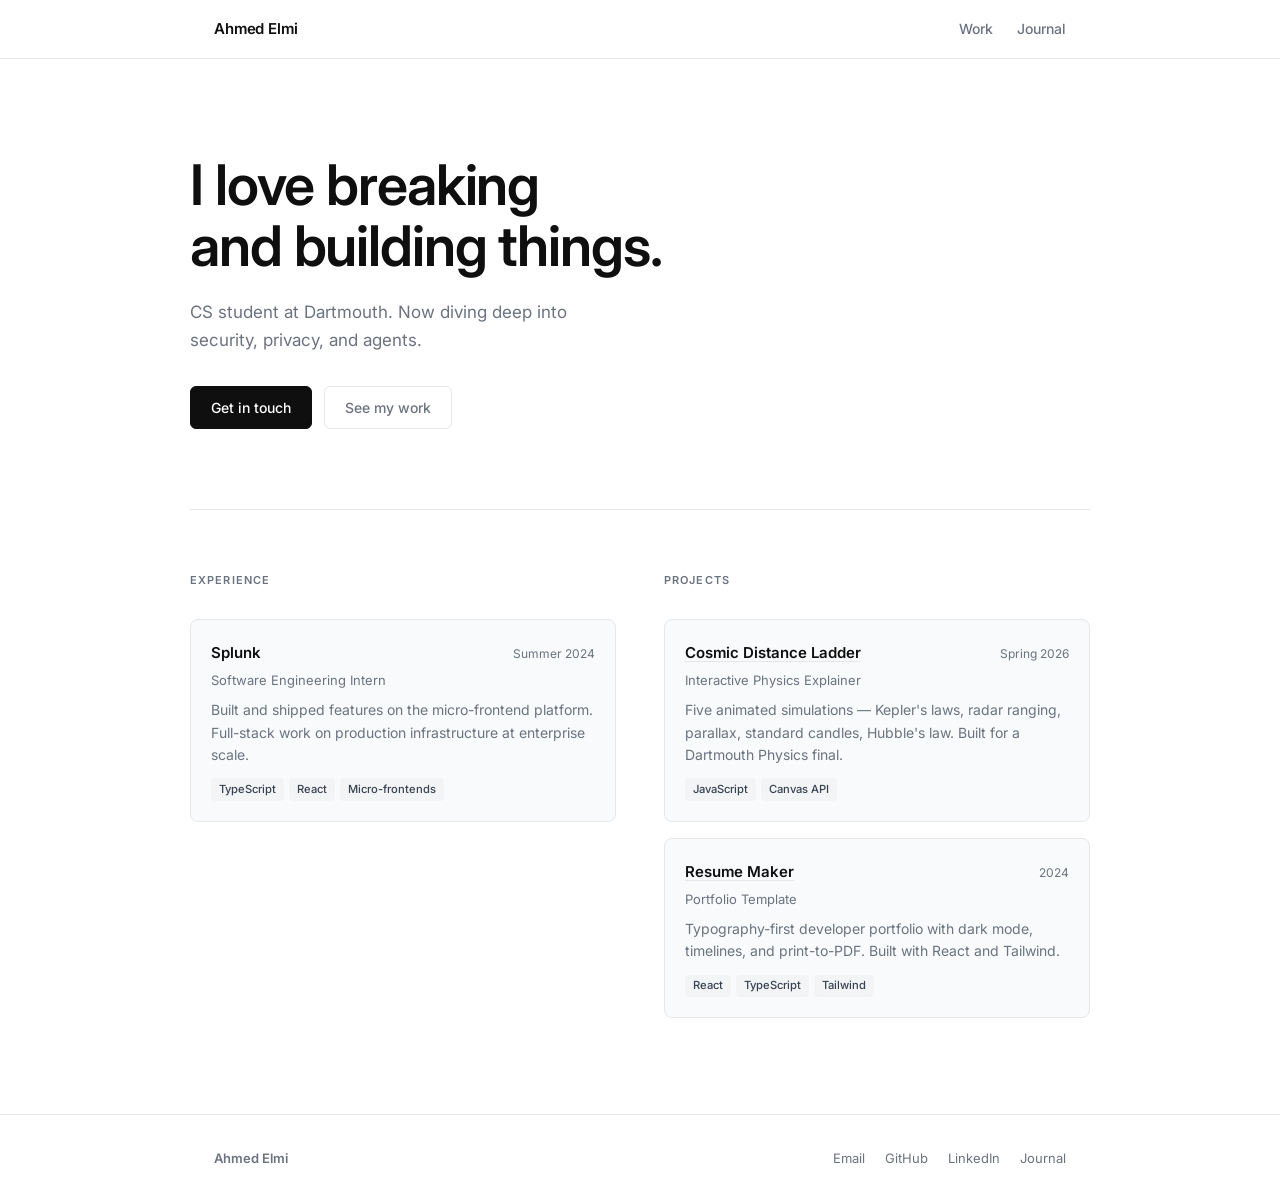
==== index.html @ 23194e3b "Launch portfolio site with password-protected journal - index.html: hero, experience + projects side" ====
<!doctype html>
<html lang="en">
<head>
  <meta charset="utf-8">
  <meta name="viewport" content="width=device-width, initial-scale=1">
  <title>Ahmed Elmi</title>
  <meta name="description" content="CS student at Dartmouth. Into security, privacy, and agents.">
  <link rel="preconnect" href="https://fonts.googleapis.com">
  <link rel="preconnect" href="https://fonts.gstatic.com" crossorigin>
  <link href="https://fonts.googleapis.com/css2?family=Inter:wght@400;500;600&display=swap" rel="stylesheet">
  <link rel="stylesheet" href="styles.css">
</head>
<body>

  <!-- ── Nav ───────────────────────────────────────────── -->
  <header class="site-header">
    <div class="container">
      <span class="site-name">Ahmed Elmi</span>
      <nav class="site-nav">
        <a href="#work">Work</a>
        <a href="journal.html">Journal</a>
      </nav>
    </div>
  </header>

  <main>

    <!-- ── Hero ──────────────────────────────────────────── -->
    <section class="hero container">
      <h1>I love breaking<br>and building things.</h1>
      <p class="hero-sub">
        CS student at Dartmouth. Now diving deep into
        security, privacy, and agents.
      </p>
      <div class="hero-links">
        <a href="mailto:ahmed.ibelmi@gmail.com" class="btn">Get in touch</a>
        <a href="#work" class="btn btn-ghost">See my work</a>
      </div>
    </section>

    <!-- ── Work ──────────────────────────────────────────── -->
    <section id="work" class="work container">
      <div class="work-cols">

        <!-- Experience -->
        <div class="work-col">
          <h2 class="col-heading">Experience</h2>

          <div class="entry">
            <div class="entry-meta">
              <span class="entry-title">Splunk</span>
              <span class="entry-date">Summer 2024</span>
            </div>
            <p class="entry-role">Software Engineering Intern</p>
            <p class="entry-desc">
              Built and shipped features on the micro-frontend platform.
              Full-stack work on production infrastructure at enterprise scale.
            </p>
            <div class="tags">
              <span class="tag">TypeScript</span>
              <span class="tag">React</span>
              <span class="tag">Micro-frontends</span>
            </div>
          </div>

        </div>

        <!-- Projects -->
        <div class="work-col">
          <h2 class="col-heading">Projects</h2>

          <div class="entry">
            <div class="entry-meta">
              <span class="entry-title">
                <a href="https://ahmedie.me/cosmic" target="_blank" rel="noopener">Cosmic Distance Ladder</a>
              </span>
              <span class="entry-date">Spring 2026</span>
            </div>
            <p class="entry-role">Interactive Physics Explainer</p>
            <p class="entry-desc">
              Five animated simulations — Kepler's laws, radar ranging, parallax,
              standard candles, Hubble's law. Built for a Dartmouth Physics final.
            </p>
            <div class="tags">
              <span class="tag">JavaScript</span>
              <span class="tag">Canvas API</span>
            </div>
          </div>

          <div class="entry">
            <div class="entry-meta">
              <span class="entry-title">
                <a href="https://github.com/Ahmed-ie/wow-factor-resume-maker" target="_blank" rel="noopener">Resume Maker</a>
              </span>
              <span class="entry-date">2024</span>
            </div>
            <p class="entry-role">Portfolio Template</p>
            <p class="entry-desc">
              Typography-first developer portfolio with dark mode, timelines,
              and print-to-PDF. Built with React and Tailwind.
            </p>
            <div class="tags">
              <span class="tag">React</span>
              <span class="tag">TypeScript</span>
              <span class="tag">Tailwind</span>
            </div>
          </div>

        </div>
      </div>
    </section>

  </main>

  <!-- ── Footer ────────────────────────────────────────── -->
  <footer class="site-footer">
    <div class="container footer-inner">
      <span class="footer-name">Ahmed Elmi</span>
      <div class="footer-links">
        <a href="mailto:ahmed.ibelmi@gmail.com">Email</a>
        <a href="https://github.com/Ahmed-ie" target="_blank" rel="noopener">GitHub</a>
        <a href="https://www.linkedin.com/in/ahmed-i-elmi/" target="_blank" rel="noopener">LinkedIn</a>
        <a href="journal.html">Journal</a>
      </div>
    </div>
  </footer>

</body>
</html>
---- styles.css ----
/* ── Tokens ──────────────────────────────────────────── */
:root {
  --bg:       #ffffff;
  --fg:       #0f0f0f;
  --muted:    #6b7280;
  --border:   #e5e7eb;
  --card:     #f9fafb;
  --tag-bg:   #f3f4f6;
  --tag-fg:   #374151;
  --max-w:    900px;
  --pad:      1.5rem;
}

/* ── Reset ───────────────────────────────────────────── */
*, *::before, *::after { box-sizing: border-box; }

body {
  margin: 0;
  background: var(--bg);
  color: var(--fg);
  font-family: 'Inter', system-ui, -apple-system, sans-serif;
  font-size: 1rem;
  line-height: 1.7;
  -webkit-font-smoothing: antialiased;
}

h1, h2, h3 { margin: 0; font-weight: 600; letter-spacing: -0.02em; line-height: 1.2; }
p  { margin: 0; }
a  { color: inherit; text-decoration: none; }
ul { margin: 0; padding: 0; list-style: none; }
button { cursor: pointer; font-family: inherit; }

/* ── Layout ──────────────────────────────────────────── */
.container {
  max-width: var(--max-w);
  margin: 0 auto;
  padding: 0 var(--pad);
}

/* ── Header ──────────────────────────────────────────── */
.site-header {
  position: sticky;
  top: 0;
  z-index: 10;
  border-bottom: 1px solid var(--border);
  background: rgba(255,255,255,0.9);
  backdrop-filter: blur(8px);
  -webkit-backdrop-filter: blur(8px);
}

.site-header .container {
  display: flex;
  align-items: center;
  justify-content: space-between;
  padding-top: 1rem;
  padding-bottom: 1rem;
}

.site-name {
  font-size: 0.9375rem;
  font-weight: 600;
  letter-spacing: -0.01em;
}

.site-nav {
  display: flex;
  gap: 1.5rem;
}

.site-nav a {
  font-size: 0.875rem;
  font-weight: 500;
  color: var(--muted);
  transition: color 0.15s;
}

.site-nav a:hover { color: var(--fg); }

/* ── Hero ────────────────────────────────────────────── */
.hero {
  padding: 6rem 0 5rem;
}

.hero h1 {
  font-size: clamp(2.25rem, 6vw, 3.5rem);
  line-height: 1.1;
  margin-bottom: 1.25rem;
}

.hero-sub {
  font-size: 1.0625rem;
  color: var(--muted);
  max-width: 38ch;
  margin-bottom: 2rem;
  line-height: 1.65;
}

.hero-links {
  display: flex;
  flex-wrap: wrap;
  gap: 0.75rem;
}

/* ── Buttons ─────────────────────────────────────────── */
.btn {
  display: inline-flex;
  align-items: center;
  padding: 0.55rem 1.25rem;
  border-radius: 6px;
  font-size: 0.875rem;
  font-weight: 500;
  background: var(--fg);
  color: var(--bg);
  border: 1px solid var(--fg);
  transition: opacity 0.15s;
  text-decoration: none;
}

.btn:hover { opacity: 0.8; }

.btn-ghost {
  background: transparent;
  color: var(--muted);
  border-color: var(--border);
}

.btn-ghost:hover { color: var(--fg); border-color: var(--fg); opacity: 1; }

.btn-sm {
  padding: 0.35rem 0.85rem;
  font-size: 0.8125rem;
}

/* ── Work section ────────────────────────────────────── */
.work {
  padding: 4rem 0 6rem;
  border-top: 1px solid var(--border);
}

.work-cols {
  display: grid;
  grid-template-columns: 1fr 1fr;
  gap: 3rem;
}

.col-heading {
  font-size: 0.6875rem;
  font-weight: 600;
  letter-spacing: 0.1em;
  text-transform: uppercase;
  color: var(--muted);
  margin-bottom: 2rem;
}

/* ── Entry card ──────────────────────────────────────── */
.entry {
  padding: 1.25rem;
  border: 1px solid var(--border);
  border-radius: 8px;
  background: var(--card);
  margin-bottom: 1rem;
}

.entry:last-child { margin-bottom: 0; }

.entry-meta {
  display: flex;
  align-items: baseline;
  justify-content: space-between;
  gap: 0.5rem;
  margin-bottom: 0.2rem;
}

.entry-title {
  font-size: 0.9375rem;
  font-weight: 600;
}

.entry-title a {
  text-decoration: underline;
  text-decoration-color: var(--border);
  text-underline-offset: 3px;
  transition: text-decoration-color 0.15s;
}

.entry-title a:hover { text-decoration-color: var(--fg); }

.entry-date {
  font-size: 0.75rem;
  color: var(--muted);
  white-space: nowrap;
}

.entry-role {
  font-size: 0.8125rem;
  color: var(--muted);
  margin-bottom: 0.5rem;
}

.entry-desc {
  font-size: 0.875rem;
  color: var(--muted);
  line-height: 1.6;
  margin-bottom: 0.75rem;
}

/* ── Tags ────────────────────────────────────────────── */
.tags {
  display: flex;
  flex-wrap: wrap;
  gap: 0.3rem;
}

.tag {
  display: inline-block;
  padding: 0.15rem 0.5rem;
  border-radius: 4px;
  background: var(--tag-bg);
  color: var(--tag-fg);
  font-size: 0.7rem;
  font-weight: 500;
  line-height: 1.6;
}

/* ── Footer ──────────────────────────────────────────── */
.site-footer {
  border-top: 1px solid var(--border);
  padding: 2rem 0;
}

.footer-inner {
  display: flex;
  align-items: center;
  justify-content: space-between;
  flex-wrap: wrap;
  gap: 1rem;
}

.footer-name {
  font-size: 0.8125rem;
  font-weight: 600;
  color: var(--muted);
}

.footer-links {
  display: flex;
  flex-wrap: wrap;
  gap: 1.25rem;
}

.footer-links a {
  font-size: 0.8125rem;
  color: var(--muted);
  transition: color 0.15s;
}

.footer-links a:hover { color: var(--fg); }

/* ── Journal gate ────────────────────────────────────── */
.gate-wrap {
  display: flex;
  align-items: center;
  justify-content: center;
  min-height: calc(100vh - 61px - 73px);
  padding: 2rem var(--pad);
}

.gate-box {
  width: 100%;
  max-width: 320px;
  text-align: center;
}

.gate-label {
  font-size: 0.8125rem;
  font-weight: 600;
  letter-spacing: 0.08em;
  text-transform: uppercase;
  color: var(--muted);
  margin-bottom: 1.25rem;
}

.gate-input {
  display: block;
  width: 100%;
  padding: 0.65rem 0.9rem;
  border: 1px solid var(--border);
  border-radius: 6px;
  font-size: 0.9375rem;
  font-family: inherit;
  color: var(--fg);
  background: var(--bg);
  outline: none;
  transition: border-color 0.15s;
  text-align: center;
  letter-spacing: 0.1em;
}

.gate-input:focus { border-color: var(--fg); }

.gate-error {
  font-size: 0.8125rem;
  color: #ef4444;
  margin-top: 0.6rem;
}

/* ── Journal main ────────────────────────────────────── */
.journal-main { padding-bottom: 5rem; }

.journal-header {
  display: flex;
  align-items: baseline;
  justify-content: space-between;
  padding-top: 3rem;
  padding-bottom: 2rem;
  border-bottom: 1px solid var(--border);
}

.journal-header h1 { font-size: 1.75rem; }

/* ── Compose ─────────────────────────────────────────── */
.journal-compose {
  padding-top: 2rem;
  padding-bottom: 2rem;
  border-bottom: 1px solid var(--border);
}

.compose-meta {
  display: flex;
  align-items: center;
  gap: 1rem;
  margin-bottom: 0.75rem;
}

.compose-date {
  font-size: 0.8125rem;
  font-weight: 600;
  color: var(--fg);
}

.compose-hint {
  font-size: 0.8125rem;
  color: var(--muted);
}

.compose-area {
  display: block;
  width: 100%;
  padding: 0.75rem 0.9rem;
  border: 1px solid var(--border);
  border-radius: 6px;
  font-size: 0.9375rem;
  font-family: inherit;
  color: var(--fg);
  background: var(--bg);
  resize: vertical;
  outline: none;
  line-height: 1.7;
  transition: border-color 0.15s;
  margin-bottom: 0.75rem;
}

.compose-area:focus { border-color: var(--fg); }

.compose-actions {
  display: flex;
  align-items: center;
  gap: 1rem;
}

.save-msg {
  font-size: 0.8125rem;
  color: var(--muted);
}

/* ── Journal entries list ────────────────────────────── */
.entries-list {
  padding-top: 2.5rem;
  display: flex;
  flex-direction: column;
  gap: 1.5rem;
}

.journal-entry {
  border-bottom: 1px solid var(--border);
  padding-bottom: 1.5rem;
}

.journal-entry:last-child { border-bottom: none; }

.journal-entry-date {
  font-size: 0.75rem;
  font-weight: 600;
  letter-spacing: 0.06em;
  text-transform: uppercase;
  color: var(--muted);
  margin-bottom: 0.5rem;
}

.journal-entry-body {
  font-size: 0.9375rem;
  line-height: 1.75;
  color: var(--fg);
  white-space: pre-wrap;
}

.entry-actions {
  display: flex;
  gap: 0.75rem;
  margin-top: 0.6rem;
}

.entry-action-btn {
  font-size: 0.75rem;
  color: var(--muted);
  background: none;
  border: none;
  padding: 0;
  transition: color 0.15s;
}

.entry-action-btn:hover { color: var(--fg); }
.entry-action-btn.delete:hover { color: #ef4444; }

/* ── Responsive ──────────────────────────────────────── */
@media (max-width: 640px) {
  .work-cols {
    grid-template-columns: 1fr;
    gap: 2.5rem;
  }

  .hero { padding: 4rem 0 3.5rem; }

  .footer-inner { flex-direction: column; align-items: flex-start; }
}
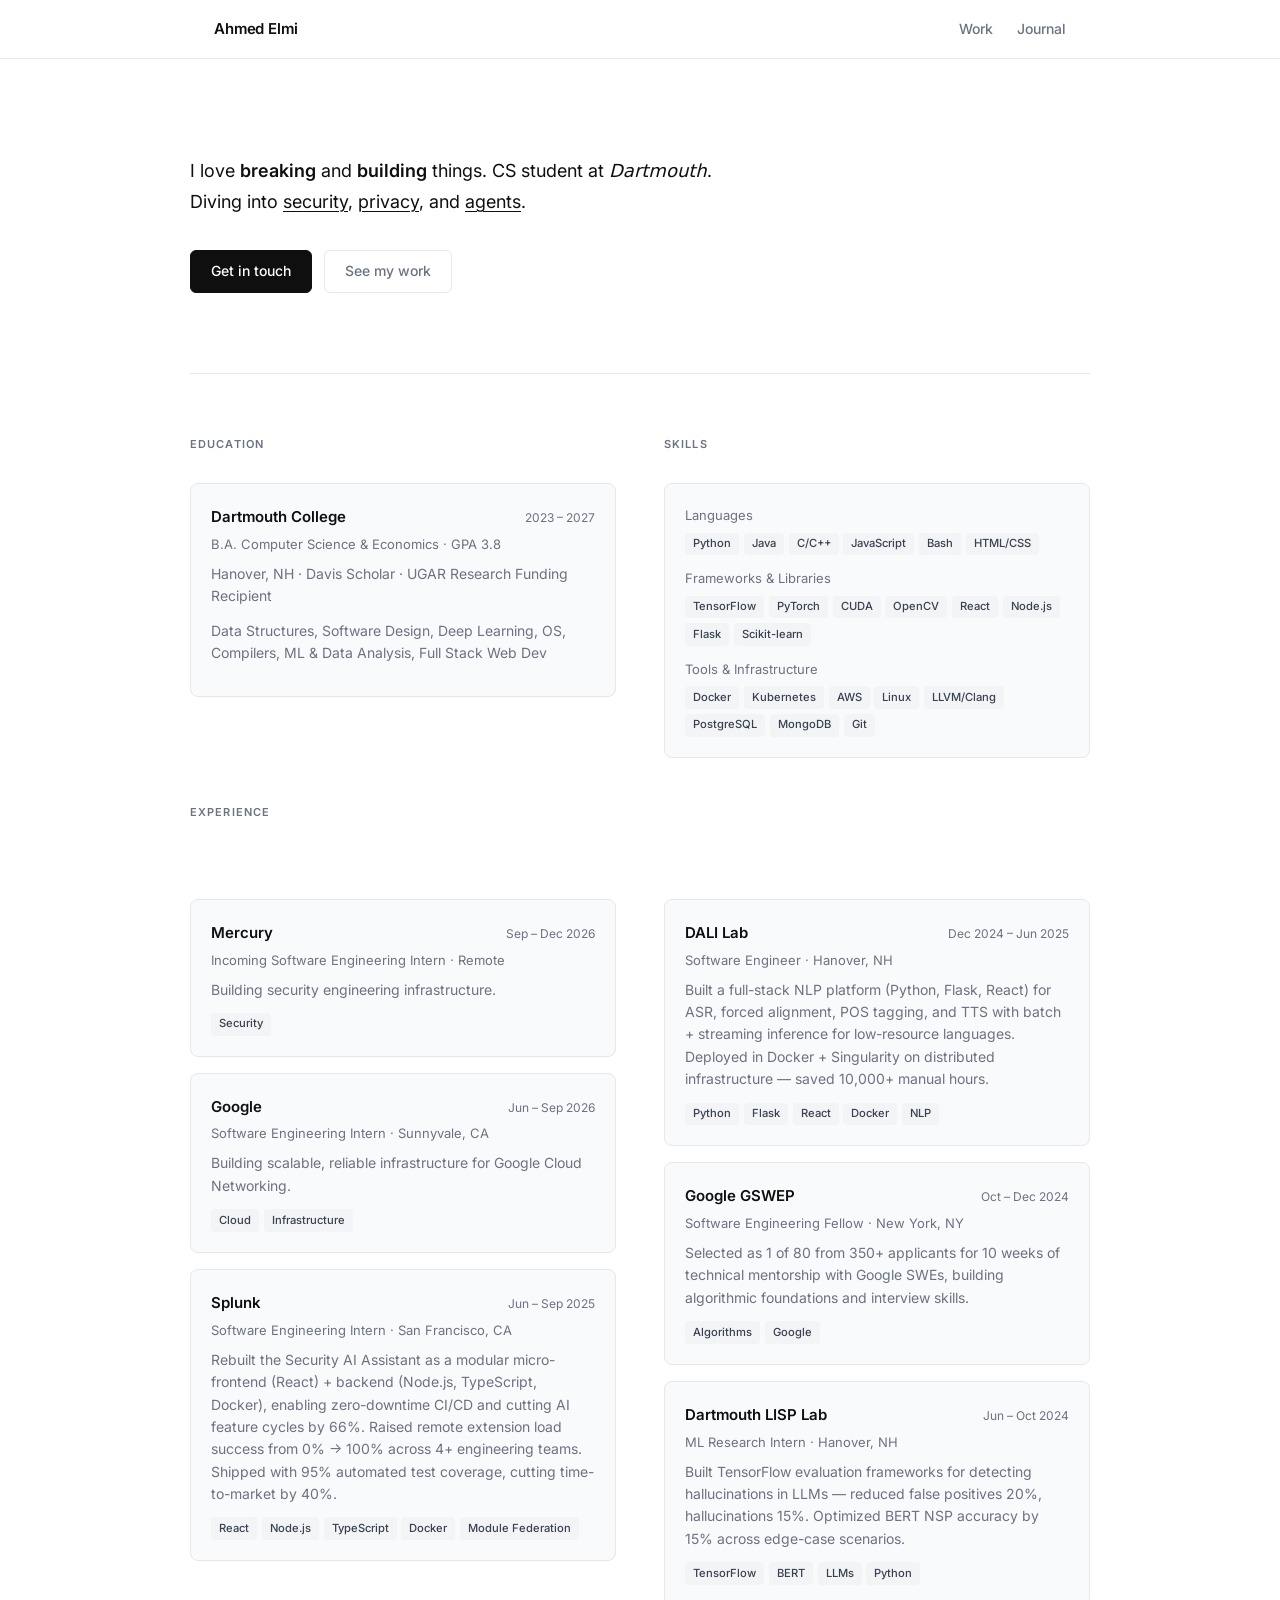
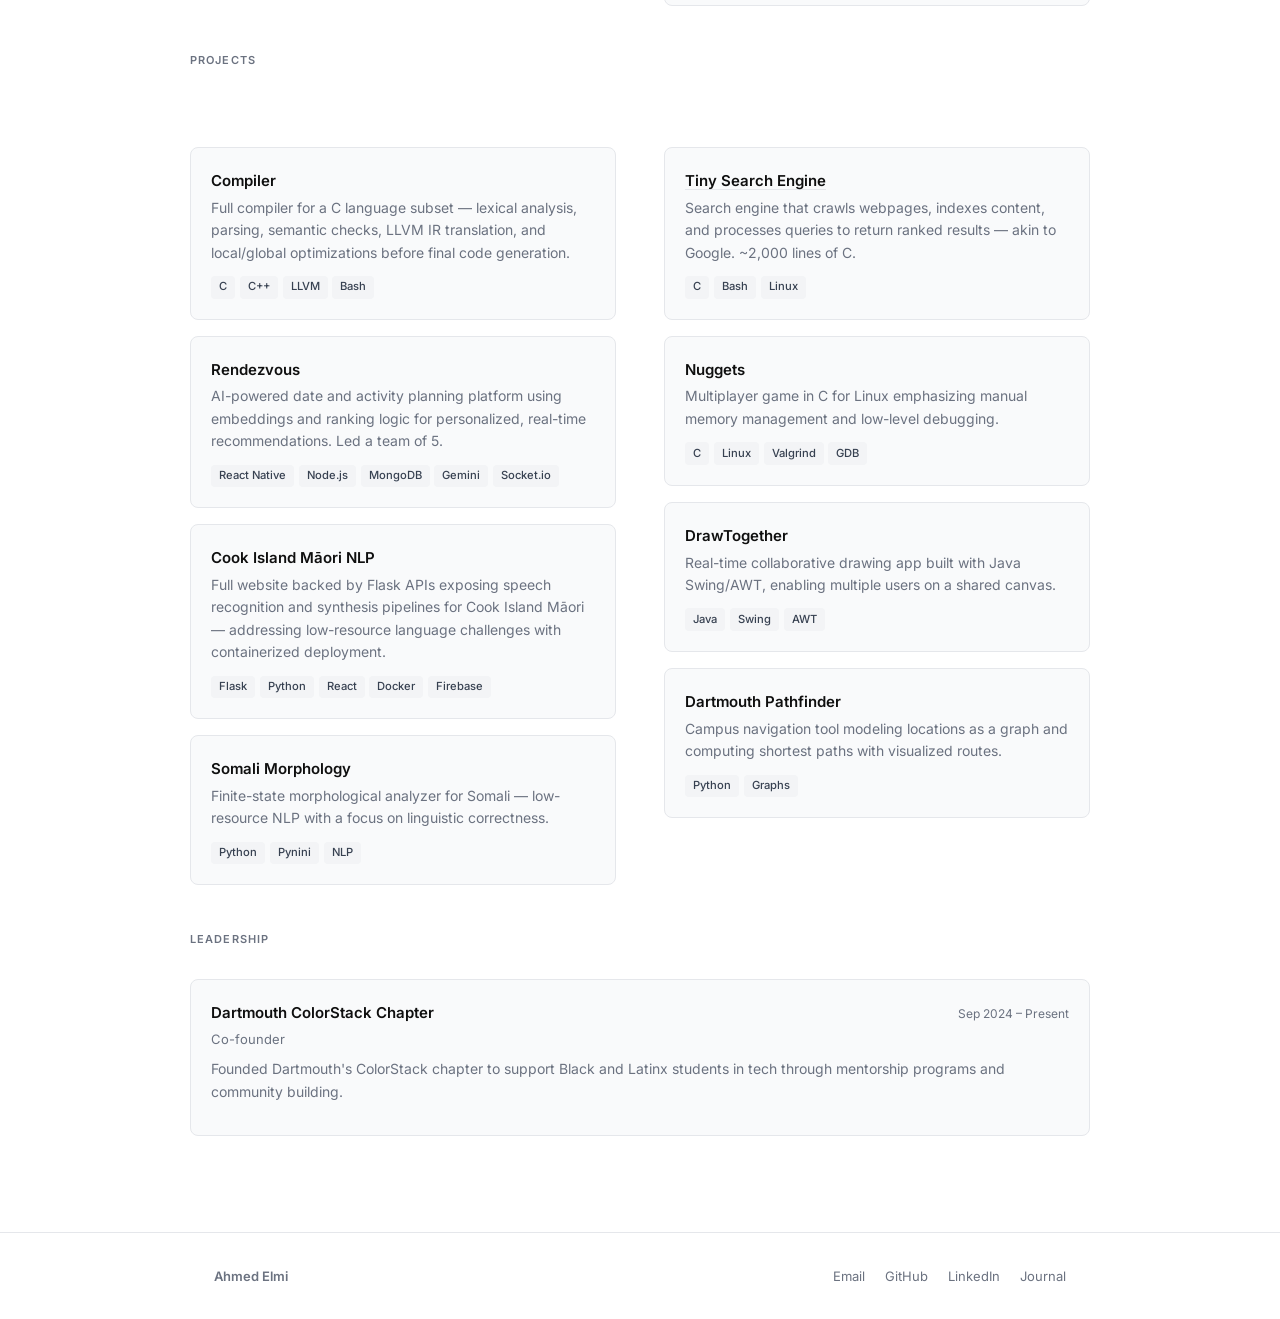
==== commit dce50daf: "Fix hero text, update full experience and project data - Replace oversized h1 hero with uniform-size" ====
--- a/index.html
+++ b/index.html
@@ -27,10 +27,12 @@
 
     <!-- ── Hero ──────────────────────────────────────────── -->
     <section class="hero container">
-      <h1>I love breaking<br>and building things.</h1>
-      <p class="hero-sub">
-        CS student at Dartmouth. Now diving deep into
-        security, privacy, and agents.
+      <p class="hero-line">
+        I love <span class="hero-accent">breaking</span> and <span class="hero-accent">building</span> things.
+        CS student at <em>Dartmouth</em>. Diving into
+        <span class="hero-underline">security</span>,
+        <span class="hero-underline">privacy</span>, and
+        <span class="hero-underline">agents</span>.
       </p>
       <div class="hero-links">
         <a href="mailto:ahmed.ibelmi@gmail.com" class="btn">Get in touch</a>
@@ -40,74 +42,289 @@
 
     <!-- ── Work ──────────────────────────────────────────── -->
     <section id="work" class="work container">
+
+      <!-- Row 1: Education + Skills -->
       <div class="work-cols">
 
-        <!-- Experience -->
-        <div class="work-col">
+        <div class="work-col">
+          <h2 class="col-heading">Education</h2>
+
+          <div class="entry">
+            <div class="entry-meta">
+              <span class="entry-title">Dartmouth College</span>
+              <span class="entry-date">2023 – 2027</span>
+            </div>
+            <p class="entry-role">B.A. Computer Science &amp; Economics · GPA 3.8</p>
+            <p class="entry-desc">Hanover, NH · Davis Scholar · UGAR Research Funding Recipient</p>
+            <p class="entry-desc" style="margin-top:0.4rem;">
+              Data Structures, Software Design, Deep Learning, OS, Compilers, ML &amp; Data Analysis, Full Stack Web Dev
+            </p>
+          </div>
+        </div>
+
+        <div class="work-col">
+          <h2 class="col-heading">Skills</h2>
+
+          <div class="entry">
+            <p class="entry-role" style="margin-bottom:0.4rem;">Languages</p>
+            <div class="tags" style="margin-bottom:0.75rem;">
+              <span class="tag">Python</span><span class="tag">Java</span>
+              <span class="tag">C/C++</span><span class="tag">JavaScript</span>
+              <span class="tag">Bash</span><span class="tag">HTML/CSS</span>
+            </div>
+            <p class="entry-role" style="margin-bottom:0.4rem;">Frameworks &amp; Libraries</p>
+            <div class="tags" style="margin-bottom:0.75rem;">
+              <span class="tag">TensorFlow</span><span class="tag">PyTorch</span>
+              <span class="tag">CUDA</span><span class="tag">OpenCV</span>
+              <span class="tag">React</span><span class="tag">Node.js</span>
+              <span class="tag">Flask</span><span class="tag">Scikit-learn</span>
+            </div>
+            <p class="entry-role" style="margin-bottom:0.4rem;">Tools &amp; Infrastructure</p>
+            <div class="tags">
+              <span class="tag">Docker</span><span class="tag">Kubernetes</span>
+              <span class="tag">AWS</span><span class="tag">Linux</span>
+              <span class="tag">LLVM/Clang</span><span class="tag">PostgreSQL</span>
+              <span class="tag">MongoDB</span><span class="tag">Git</span>
+            </div>
+          </div>
+        </div>
+
+      </div>
+
+      <!-- Row 2: Experience -->
+      <div class="work-cols" style="margin-top:3rem;">
+
+        <div class="work-col" style="grid-column: 1 / -1;">
           <h2 class="col-heading">Experience</h2>
+        </div>
+
+        <div class="work-col">
+
+          <div class="entry">
+            <div class="entry-meta">
+              <span class="entry-title">Mercury</span>
+              <span class="entry-date">Sep – Dec 2026</span>
+            </div>
+            <p class="entry-role">Incoming Software Engineering Intern · Remote</p>
+            <p class="entry-desc">Building security engineering infrastructure.</p>
+            <div class="tags"><span class="tag">Security</span></div>
+          </div>
+
+          <div class="entry">
+            <div class="entry-meta">
+              <span class="entry-title">Google</span>
+              <span class="entry-date">Jun – Sep 2026</span>
+            </div>
+            <p class="entry-role">Software Engineering Intern · Sunnyvale, CA</p>
+            <p class="entry-desc">Building scalable, reliable infrastructure for Google Cloud Networking.</p>
+            <div class="tags"><span class="tag">Cloud</span><span class="tag">Infrastructure</span></div>
+          </div>
 
           <div class="entry">
             <div class="entry-meta">
               <span class="entry-title">Splunk</span>
-              <span class="entry-date">Summer 2024</span>
-            </div>
-            <p class="entry-role">Software Engineering Intern</p>
-            <p class="entry-desc">
-              Built and shipped features on the micro-frontend platform.
-              Full-stack work on production infrastructure at enterprise scale.
-            </p>
-            <div class="tags">
-              <span class="tag">TypeScript</span>
-              <span class="tag">React</span>
-              <span class="tag">Micro-frontends</span>
-            </div>
-          </div>
-
-        </div>
-
-        <!-- Projects -->
-        <div class="work-col">
+              <span class="entry-date">Jun – Sep 2025</span>
+            </div>
+            <p class="entry-role">Software Engineering Intern · San Francisco, CA</p>
+            <p class="entry-desc">
+              Rebuilt the Security AI Assistant as a modular micro-frontend (React) + backend (Node.js, TypeScript, Docker),
+              enabling zero-downtime CI/CD and cutting AI feature cycles by 66%.
+              Raised remote extension load success from 0% → 100% across 4+ engineering teams.
+              Shipped with 95% automated test coverage, cutting time-to-market by 40%.
+            </p>
+            <div class="tags">
+              <span class="tag">React</span><span class="tag">Node.js</span>
+              <span class="tag">TypeScript</span><span class="tag">Docker</span>
+              <span class="tag">Module Federation</span>
+            </div>
+          </div>
+
+        </div>
+
+        <div class="work-col">
+
+          <div class="entry">
+            <div class="entry-meta">
+              <span class="entry-title">DALI Lab</span>
+              <span class="entry-date">Dec 2024 – Jun 2025</span>
+            </div>
+            <p class="entry-role">Software Engineer · Hanover, NH</p>
+            <p class="entry-desc">
+              Built a full-stack NLP platform (Python, Flask, React) for ASR, forced alignment, POS tagging, and TTS
+              with batch + streaming inference for low-resource languages.
+              Deployed in Docker + Singularity on distributed infrastructure — saved 10,000+ manual hours.
+            </p>
+            <div class="tags">
+              <span class="tag">Python</span><span class="tag">Flask</span>
+              <span class="tag">React</span><span class="tag">Docker</span><span class="tag">NLP</span>
+            </div>
+          </div>
+
+          <div class="entry">
+            <div class="entry-meta">
+              <span class="entry-title">Google GSWEP</span>
+              <span class="entry-date">Oct – Dec 2024</span>
+            </div>
+            <p class="entry-role">Software Engineering Fellow · New York, NY</p>
+            <p class="entry-desc">
+              Selected as 1 of 80 from 350+ applicants for 10 weeks of technical mentorship with Google SWEs,
+              building algorithmic foundations and interview skills.
+            </p>
+            <div class="tags"><span class="tag">Algorithms</span><span class="tag">Google</span></div>
+          </div>
+
+          <div class="entry">
+            <div class="entry-meta">
+              <span class="entry-title">Dartmouth LISP Lab</span>
+              <span class="entry-date">Jun – Oct 2024</span>
+            </div>
+            <p class="entry-role">ML Research Intern · Hanover, NH</p>
+            <p class="entry-desc">
+              Built TensorFlow evaluation frameworks for detecting hallucinations in LLMs — reduced false positives 20%,
+              hallucinations 15%. Optimized BERT NSP accuracy by 15% across edge-case scenarios.
+            </p>
+            <div class="tags">
+              <span class="tag">TensorFlow</span><span class="tag">BERT</span>
+              <span class="tag">LLMs</span><span class="tag">Python</span>
+            </div>
+          </div>
+
+        </div>
+      </div>
+
+      <!-- Row 3: Projects -->
+      <div class="work-cols" style="margin-top:3rem;">
+
+        <div class="work-col" style="grid-column: 1 / -1;">
           <h2 class="col-heading">Projects</h2>
+        </div>
+
+        <div class="work-col">
+
+          <div class="entry">
+            <div class="entry-meta">
+              <span class="entry-title">Compiler</span>
+            </div>
+            <p class="entry-desc">
+              Full compiler for a C language subset — lexical analysis, parsing, semantic checks, LLVM IR translation, and local/global optimizations before final code generation.
+            </p>
+            <div class="tags">
+              <span class="tag">C</span><span class="tag">C++</span><span class="tag">LLVM</span><span class="tag">Bash</span>
+            </div>
+          </div>
+
+          <div class="entry">
+            <div class="entry-meta">
+              <span class="entry-title">Rendezvous</span>
+            </div>
+            <p class="entry-desc">
+              AI-powered date and activity planning platform using embeddings and ranking logic for personalized, real-time recommendations. Led a team of 5.
+            </p>
+            <div class="tags">
+              <span class="tag">React Native</span><span class="tag">Node.js</span>
+              <span class="tag">MongoDB</span><span class="tag">Gemini</span><span class="tag">Socket.io</span>
+            </div>
+          </div>
+
+          <div class="entry">
+            <div class="entry-meta">
+              <span class="entry-title">Cook Island Māori NLP</span>
+            </div>
+            <p class="entry-desc">
+              Full website backed by Flask APIs exposing speech recognition and synthesis pipelines for Cook Island Māori — addressing low-resource language challenges with containerized deployment.
+            </p>
+            <div class="tags">
+              <span class="tag">Flask</span><span class="tag">Python</span>
+              <span class="tag">React</span><span class="tag">Docker</span><span class="tag">Firebase</span>
+            </div>
+          </div>
+
+          <div class="entry">
+            <div class="entry-meta">
+              <span class="entry-title">Somali Morphology</span>
+            </div>
+            <p class="entry-desc">
+              Finite-state morphological analyzer for Somali — low-resource NLP with a focus on linguistic correctness.
+            </p>
+            <div class="tags">
+              <span class="tag">Python</span><span class="tag">Pynini</span><span class="tag">NLP</span>
+            </div>
+          </div>
+
+        </div>
+
+        <div class="work-col">
 
           <div class="entry">
             <div class="entry-meta">
               <span class="entry-title">
-                <a href="https://ahmedie.me/cosmic" target="_blank" rel="noopener">Cosmic Distance Ladder</a>
+                <a href="https://github.com/Ahmed-ie/Tiny-Search-Engine" target="_blank" rel="noopener">Tiny Search Engine</a>
               </span>
-              <span class="entry-date">Spring 2026</span>
-            </div>
-            <p class="entry-role">Interactive Physics Explainer</p>
-            <p class="entry-desc">
-              Five animated simulations — Kepler's laws, radar ranging, parallax,
-              standard candles, Hubble's law. Built for a Dartmouth Physics final.
-            </p>
-            <div class="tags">
-              <span class="tag">JavaScript</span>
-              <span class="tag">Canvas API</span>
-            </div>
-          </div>
-
-          <div class="entry">
-            <div class="entry-meta">
-              <span class="entry-title">
-                <a href="https://github.com/Ahmed-ie/wow-factor-resume-maker" target="_blank" rel="noopener">Resume Maker</a>
-              </span>
-              <span class="entry-date">2024</span>
-            </div>
-            <p class="entry-role">Portfolio Template</p>
-            <p class="entry-desc">
-              Typography-first developer portfolio with dark mode, timelines,
-              and print-to-PDF. Built with React and Tailwind.
-            </p>
-            <div class="tags">
-              <span class="tag">React</span>
-              <span class="tag">TypeScript</span>
-              <span class="tag">Tailwind</span>
-            </div>
-          </div>
-
-        </div>
-      </div>
+            </div>
+            <p class="entry-desc">
+              Search engine that crawls webpages, indexes content, and processes queries to return ranked results — akin to Google. ~2,000 lines of C.
+            </p>
+            <div class="tags">
+              <span class="tag">C</span><span class="tag">Bash</span><span class="tag">Linux</span>
+            </div>
+          </div>
+
+          <div class="entry">
+            <div class="entry-meta">
+              <span class="entry-title">Nuggets</span>
+            </div>
+            <p class="entry-desc">
+              Multiplayer game in C for Linux emphasizing manual memory management and low-level debugging.
+            </p>
+            <div class="tags">
+              <span class="tag">C</span><span class="tag">Linux</span><span class="tag">Valgrind</span><span class="tag">GDB</span>
+            </div>
+          </div>
+
+          <div class="entry">
+            <div class="entry-meta">
+              <span class="entry-title">DrawTogether</span>
+            </div>
+            <p class="entry-desc">
+              Real-time collaborative drawing app built with Java Swing/AWT, enabling multiple users on a shared canvas.
+            </p>
+            <div class="tags">
+              <span class="tag">Java</span><span class="tag">Swing</span><span class="tag">AWT</span>
+            </div>
+          </div>
+
+          <div class="entry">
+            <div class="entry-meta">
+              <span class="entry-title">Dartmouth Pathfinder</span>
+            </div>
+            <p class="entry-desc">
+              Campus navigation tool modeling locations as a graph and computing shortest paths with visualized routes.
+            </p>
+            <div class="tags">
+              <span class="tag">Python</span><span class="tag">Graphs</span>
+            </div>
+          </div>
+
+        </div>
+      </div>
+
+      <!-- Leadership -->
+      <div class="work-cols" style="margin-top:3rem;">
+        <div class="work-col" style="grid-column: 1 / -1;">
+          <h2 class="col-heading">Leadership</h2>
+          <div class="entry">
+            <div class="entry-meta">
+              <span class="entry-title">Dartmouth ColorStack Chapter</span>
+              <span class="entry-date">Sep 2024 – Present</span>
+            </div>
+            <p class="entry-role">Co-founder</p>
+            <p class="entry-desc">
+              Founded Dartmouth's ColorStack chapter to support Black and Latinx students in tech through mentorship programs and community building.
+            </p>
+          </div>
+        </div>
+      </div>
+
     </section>
 
   </main>
--- a/styles.css
+++ b/styles.css
@@ -81,18 +81,31 @@
   padding: 6rem 0 5rem;
 }
 
-.hero h1 {
-  font-size: clamp(2.25rem, 6vw, 3.5rem);
-  line-height: 1.1;
-  margin-bottom: 1.25rem;
-}
-
-.hero-sub {
-  font-size: 1.0625rem;
-  color: var(--muted);
-  max-width: 38ch;
+.hero-line {
+  font-size: 1.125rem;
+  line-height: 1.75;
+  max-width: 52ch;
   margin-bottom: 2rem;
-  line-height: 1.65;
+  color: var(--fg);
+  font-weight: 400;
+}
+
+/* "breaking" and "building" — bold, no size change */
+.hero-accent {
+  font-weight: 600;
+}
+
+/* "security", "privacy", "agents" — underlined */
+.hero-underline {
+  text-decoration: underline;
+  text-underline-offset: 3px;
+  text-decoration-thickness: 1px;
+}
+
+/* "Dartmouth" — italic */
+.hero-line em {
+  font-style: italic;
+  font-weight: 500;
 }
 
 .hero-links {
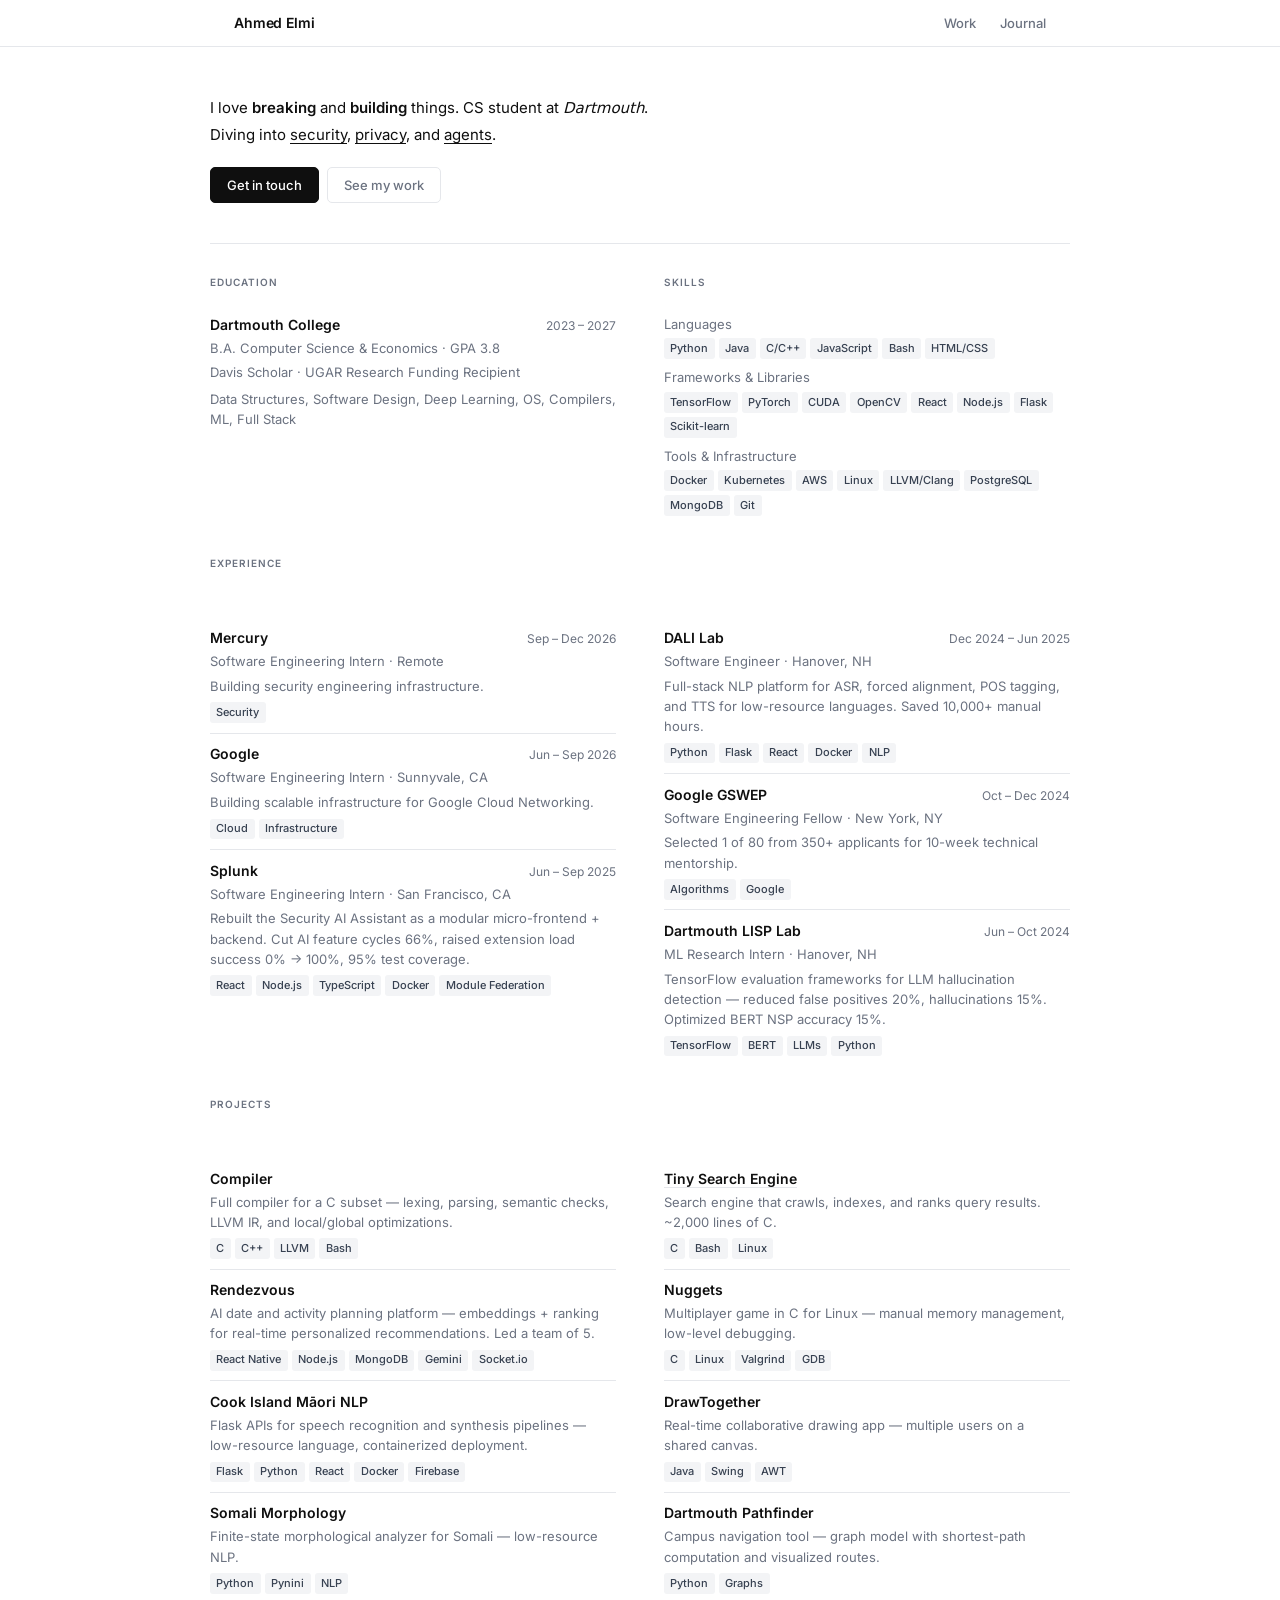
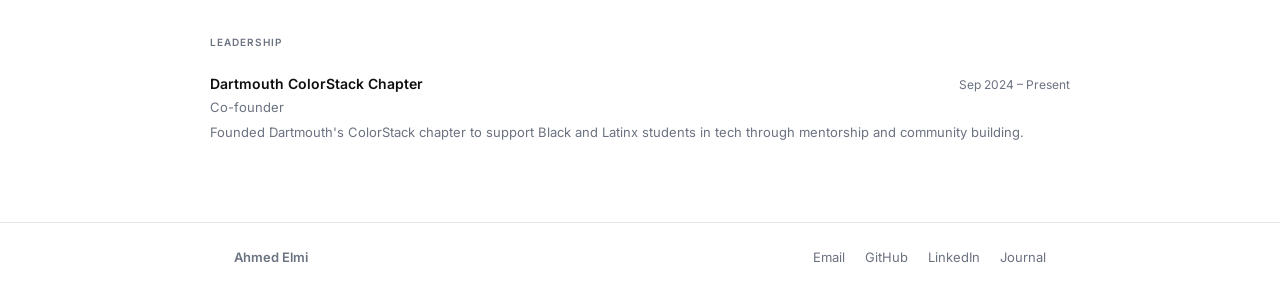
==== commit b8c96687: "Compact layout: flat entry rows, tighter spacing, no cards - Remove card borders/backgrounds from en" ====
--- a/index.html
+++ b/index.html
@@ -12,7 +12,6 @@
 </head>
 <body>
 
-  <!-- ── Nav ───────────────────────────────────────────── -->
   <header class="site-header">
     <div class="container">
       <span class="site-name">Ahmed Elmi</span>
@@ -25,7 +24,6 @@
 
   <main>
 
-    <!-- ── Hero ──────────────────────────────────────────── -->
     <section class="hero container">
       <p class="hero-line">
         I love <span class="hero-accent">breaking</span> and <span class="hero-accent">building</span> things.
@@ -40,46 +38,41 @@
       </div>
     </section>
 
-    <!-- ── Work ──────────────────────────────────────────── -->
     <section id="work" class="work container">
 
-      <!-- Row 1: Education + Skills -->
+      <!-- Education + Skills -->
       <div class="work-cols">
 
         <div class="work-col">
           <h2 class="col-heading">Education</h2>
-
           <div class="entry">
             <div class="entry-meta">
               <span class="entry-title">Dartmouth College</span>
               <span class="entry-date">2023 – 2027</span>
             </div>
             <p class="entry-role">B.A. Computer Science &amp; Economics · GPA 3.8</p>
-            <p class="entry-desc">Hanover, NH · Davis Scholar · UGAR Research Funding Recipient</p>
-            <p class="entry-desc" style="margin-top:0.4rem;">
-              Data Structures, Software Design, Deep Learning, OS, Compilers, ML &amp; Data Analysis, Full Stack Web Dev
-            </p>
+            <p class="entry-desc">Davis Scholar · UGAR Research Funding Recipient</p>
+            <p class="entry-desc">Data Structures, Software Design, Deep Learning, OS, Compilers, ML, Full Stack</p>
           </div>
         </div>
 
         <div class="work-col">
           <h2 class="col-heading">Skills</h2>
-
-          <div class="entry">
-            <p class="entry-role" style="margin-bottom:0.4rem;">Languages</p>
-            <div class="tags" style="margin-bottom:0.75rem;">
+          <div class="entry">
+            <p class="entry-role">Languages</p>
+            <div class="tags" style="margin-bottom:0.5rem;">
               <span class="tag">Python</span><span class="tag">Java</span>
               <span class="tag">C/C++</span><span class="tag">JavaScript</span>
               <span class="tag">Bash</span><span class="tag">HTML/CSS</span>
             </div>
-            <p class="entry-role" style="margin-bottom:0.4rem;">Frameworks &amp; Libraries</p>
-            <div class="tags" style="margin-bottom:0.75rem;">
+            <p class="entry-role">Frameworks &amp; Libraries</p>
+            <div class="tags" style="margin-bottom:0.5rem;">
               <span class="tag">TensorFlow</span><span class="tag">PyTorch</span>
               <span class="tag">CUDA</span><span class="tag">OpenCV</span>
               <span class="tag">React</span><span class="tag">Node.js</span>
               <span class="tag">Flask</span><span class="tag">Scikit-learn</span>
             </div>
-            <p class="entry-role" style="margin-bottom:0.4rem;">Tools &amp; Infrastructure</p>
+            <p class="entry-role">Tools &amp; Infrastructure</p>
             <div class="tags">
               <span class="tag">Docker</span><span class="tag">Kubernetes</span>
               <span class="tag">AWS</span><span class="tag">Linux</span>
@@ -91,10 +84,10 @@
 
       </div>
 
-      <!-- Row 2: Experience -->
-      <div class="work-cols" style="margin-top:3rem;">
-
-        <div class="work-col" style="grid-column: 1 / -1;">
+      <!-- Experience -->
+      <div class="work-cols section-gap">
+
+        <div class="work-col full-width">
           <h2 class="col-heading">Experience</h2>
         </div>
 
@@ -105,7 +98,7 @@
               <span class="entry-title">Mercury</span>
               <span class="entry-date">Sep – Dec 2026</span>
             </div>
-            <p class="entry-role">Incoming Software Engineering Intern · Remote</p>
+            <p class="entry-role">Software Engineering Intern · Remote</p>
             <p class="entry-desc">Building security engineering infrastructure.</p>
             <div class="tags"><span class="tag">Security</span></div>
           </div>
@@ -116,7 +109,7 @@
               <span class="entry-date">Jun – Sep 2026</span>
             </div>
             <p class="entry-role">Software Engineering Intern · Sunnyvale, CA</p>
-            <p class="entry-desc">Building scalable, reliable infrastructure for Google Cloud Networking.</p>
+            <p class="entry-desc">Building scalable infrastructure for Google Cloud Networking.</p>
             <div class="tags"><span class="tag">Cloud</span><span class="tag">Infrastructure</span></div>
           </div>
 
@@ -127,10 +120,8 @@
             </div>
             <p class="entry-role">Software Engineering Intern · San Francisco, CA</p>
             <p class="entry-desc">
-              Rebuilt the Security AI Assistant as a modular micro-frontend (React) + backend (Node.js, TypeScript, Docker),
-              enabling zero-downtime CI/CD and cutting AI feature cycles by 66%.
-              Raised remote extension load success from 0% → 100% across 4+ engineering teams.
-              Shipped with 95% automated test coverage, cutting time-to-market by 40%.
+              Rebuilt the Security AI Assistant as a modular micro-frontend + backend.
+              Cut AI feature cycles 66%, raised extension load success 0% → 100%, 95% test coverage.
             </p>
             <div class="tags">
               <span class="tag">React</span><span class="tag">Node.js</span>
@@ -150,9 +141,7 @@
             </div>
             <p class="entry-role">Software Engineer · Hanover, NH</p>
             <p class="entry-desc">
-              Built a full-stack NLP platform (Python, Flask, React) for ASR, forced alignment, POS tagging, and TTS
-              with batch + streaming inference for low-resource languages.
-              Deployed in Docker + Singularity on distributed infrastructure — saved 10,000+ manual hours.
+              Full-stack NLP platform for ASR, forced alignment, POS tagging, and TTS for low-resource languages. Saved 10,000+ manual hours.
             </p>
             <div class="tags">
               <span class="tag">Python</span><span class="tag">Flask</span>
@@ -166,10 +155,7 @@
               <span class="entry-date">Oct – Dec 2024</span>
             </div>
             <p class="entry-role">Software Engineering Fellow · New York, NY</p>
-            <p class="entry-desc">
-              Selected as 1 of 80 from 350+ applicants for 10 weeks of technical mentorship with Google SWEs,
-              building algorithmic foundations and interview skills.
-            </p>
+            <p class="entry-desc">Selected 1 of 80 from 350+ applicants for 10-week technical mentorship.</p>
             <div class="tags"><span class="tag">Algorithms</span><span class="tag">Google</span></div>
           </div>
 
@@ -180,8 +166,7 @@
             </div>
             <p class="entry-role">ML Research Intern · Hanover, NH</p>
             <p class="entry-desc">
-              Built TensorFlow evaluation frameworks for detecting hallucinations in LLMs — reduced false positives 20%,
-              hallucinations 15%. Optimized BERT NSP accuracy by 15% across edge-case scenarios.
+              TensorFlow evaluation frameworks for LLM hallucination detection — reduced false positives 20%, hallucinations 15%. Optimized BERT NSP accuracy 15%.
             </p>
             <div class="tags">
               <span class="tag">TensorFlow</span><span class="tag">BERT</span>
@@ -192,34 +177,26 @@
         </div>
       </div>
 
-      <!-- Row 3: Projects -->
-      <div class="work-cols" style="margin-top:3rem;">
-
-        <div class="work-col" style="grid-column: 1 / -1;">
+      <!-- Projects -->
+      <div class="work-cols section-gap">
+
+        <div class="work-col full-width">
           <h2 class="col-heading">Projects</h2>
         </div>
 
         <div class="work-col">
 
           <div class="entry">
-            <div class="entry-meta">
-              <span class="entry-title">Compiler</span>
-            </div>
-            <p class="entry-desc">
-              Full compiler for a C language subset — lexical analysis, parsing, semantic checks, LLVM IR translation, and local/global optimizations before final code generation.
-            </p>
+            <div class="entry-meta"><span class="entry-title">Compiler</span></div>
+            <p class="entry-desc">Full compiler for a C subset — lexing, parsing, semantic checks, LLVM IR, and local/global optimizations.</p>
             <div class="tags">
               <span class="tag">C</span><span class="tag">C++</span><span class="tag">LLVM</span><span class="tag">Bash</span>
             </div>
           </div>
 
           <div class="entry">
-            <div class="entry-meta">
-              <span class="entry-title">Rendezvous</span>
-            </div>
-            <p class="entry-desc">
-              AI-powered date and activity planning platform using embeddings and ranking logic for personalized, real-time recommendations. Led a team of 5.
-            </p>
+            <div class="entry-meta"><span class="entry-title">Rendezvous</span></div>
+            <p class="entry-desc">AI date and activity planning platform — embeddings + ranking for real-time personalized recommendations. Led a team of 5.</p>
             <div class="tags">
               <span class="tag">React Native</span><span class="tag">Node.js</span>
               <span class="tag">MongoDB</span><span class="tag">Gemini</span><span class="tag">Socket.io</span>
@@ -227,12 +204,8 @@
           </div>
 
           <div class="entry">
-            <div class="entry-meta">
-              <span class="entry-title">Cook Island Māori NLP</span>
-            </div>
-            <p class="entry-desc">
-              Full website backed by Flask APIs exposing speech recognition and synthesis pipelines for Cook Island Māori — addressing low-resource language challenges with containerized deployment.
-            </p>
+            <div class="entry-meta"><span class="entry-title">Cook Island Māori NLP</span></div>
+            <p class="entry-desc">Flask APIs for speech recognition and synthesis pipelines — low-resource language, containerized deployment.</p>
             <div class="tags">
               <span class="tag">Flask</span><span class="tag">Python</span>
               <span class="tag">React</span><span class="tag">Docker</span><span class="tag">Firebase</span>
@@ -240,12 +213,8 @@
           </div>
 
           <div class="entry">
-            <div class="entry-meta">
-              <span class="entry-title">Somali Morphology</span>
-            </div>
-            <p class="entry-desc">
-              Finite-state morphological analyzer for Somali — low-resource NLP with a focus on linguistic correctness.
-            </p>
+            <div class="entry-meta"><span class="entry-title">Somali Morphology</span></div>
+            <p class="entry-desc">Finite-state morphological analyzer for Somali — low-resource NLP.</p>
             <div class="tags">
               <span class="tag">Python</span><span class="tag">Pynini</span><span class="tag">NLP</span>
             </div>
@@ -261,45 +230,31 @@
                 <a href="https://github.com/Ahmed-ie/Tiny-Search-Engine" target="_blank" rel="noopener">Tiny Search Engine</a>
               </span>
             </div>
-            <p class="entry-desc">
-              Search engine that crawls webpages, indexes content, and processes queries to return ranked results — akin to Google. ~2,000 lines of C.
-            </p>
+            <p class="entry-desc">Search engine that crawls, indexes, and ranks query results. ~2,000 lines of C.</p>
             <div class="tags">
               <span class="tag">C</span><span class="tag">Bash</span><span class="tag">Linux</span>
             </div>
           </div>
 
           <div class="entry">
-            <div class="entry-meta">
-              <span class="entry-title">Nuggets</span>
-            </div>
-            <p class="entry-desc">
-              Multiplayer game in C for Linux emphasizing manual memory management and low-level debugging.
-            </p>
+            <div class="entry-meta"><span class="entry-title">Nuggets</span></div>
+            <p class="entry-desc">Multiplayer game in C for Linux — manual memory management, low-level debugging.</p>
             <div class="tags">
               <span class="tag">C</span><span class="tag">Linux</span><span class="tag">Valgrind</span><span class="tag">GDB</span>
             </div>
           </div>
 
           <div class="entry">
-            <div class="entry-meta">
-              <span class="entry-title">DrawTogether</span>
-            </div>
-            <p class="entry-desc">
-              Real-time collaborative drawing app built with Java Swing/AWT, enabling multiple users on a shared canvas.
-            </p>
+            <div class="entry-meta"><span class="entry-title">DrawTogether</span></div>
+            <p class="entry-desc">Real-time collaborative drawing app — multiple users on a shared canvas.</p>
             <div class="tags">
               <span class="tag">Java</span><span class="tag">Swing</span><span class="tag">AWT</span>
             </div>
           </div>
 
           <div class="entry">
-            <div class="entry-meta">
-              <span class="entry-title">Dartmouth Pathfinder</span>
-            </div>
-            <p class="entry-desc">
-              Campus navigation tool modeling locations as a graph and computing shortest paths with visualized routes.
-            </p>
+            <div class="entry-meta"><span class="entry-title">Dartmouth Pathfinder</span></div>
+            <p class="entry-desc">Campus navigation tool — graph model with shortest-path computation and visualized routes.</p>
             <div class="tags">
               <span class="tag">Python</span><span class="tag">Graphs</span>
             </div>
@@ -309,8 +264,8 @@
       </div>
 
       <!-- Leadership -->
-      <div class="work-cols" style="margin-top:3rem;">
-        <div class="work-col" style="grid-column: 1 / -1;">
+      <div class="work-cols section-gap">
+        <div class="work-col full-width">
           <h2 class="col-heading">Leadership</h2>
           <div class="entry">
             <div class="entry-meta">
@@ -318,9 +273,7 @@
               <span class="entry-date">Sep 2024 – Present</span>
             </div>
             <p class="entry-role">Co-founder</p>
-            <p class="entry-desc">
-              Founded Dartmouth's ColorStack chapter to support Black and Latinx students in tech through mentorship programs and community building.
-            </p>
+            <p class="entry-desc">Founded Dartmouth's ColorStack chapter to support Black and Latinx students in tech through mentorship and community building.</p>
           </div>
         </div>
       </div>
@@ -329,7 +282,6 @@
 
   </main>
 
-  <!-- ── Footer ────────────────────────────────────────── -->
   <footer class="site-footer">
     <div class="container footer-inner">
       <span class="footer-name">Ahmed Elmi</span>
--- a/styles.css
+++ b/styles.css
@@ -4,10 +4,9 @@
   --fg:       #0f0f0f;
   --muted:    #6b7280;
   --border:   #e5e7eb;
-  --card:     #f9fafb;
   --tag-bg:   #f3f4f6;
   --tag-fg:   #374151;
-  --max-w:    900px;
+  --max-w:    860px;
   --pad:      1.5rem;
 }
 
@@ -19,8 +18,8 @@
   background: var(--bg);
   color: var(--fg);
   font-family: 'Inter', system-ui, -apple-system, sans-serif;
-  font-size: 1rem;
-  line-height: 1.7;
+  font-size: 0.9375rem;
+  line-height: 1.6;
   -webkit-font-smoothing: antialiased;
 }
 
@@ -43,7 +42,7 @@
   top: 0;
   z-index: 10;
   border-bottom: 1px solid var(--border);
-  background: rgba(255,255,255,0.9);
+  background: rgba(255,255,255,0.92);
   backdrop-filter: blur(8px);
   -webkit-backdrop-filter: blur(8px);
 }
@@ -52,12 +51,12 @@
   display: flex;
   align-items: center;
   justify-content: space-between;
-  padding-top: 1rem;
-  padding-bottom: 1rem;
+  padding-top: 0.75rem;
+  padding-bottom: 0.75rem;
 }
 
 .site-name {
-  font-size: 0.9375rem;
+  font-size: 0.875rem;
   font-weight: 600;
   letter-spacing: -0.01em;
 }
@@ -68,7 +67,7 @@
 }
 
 .site-nav a {
-  font-size: 0.875rem;
+  font-size: 0.8125rem;
   font-weight: 500;
   color: var(--muted);
   transition: color 0.15s;
@@ -78,31 +77,26 @@
 
 /* ── Hero ────────────────────────────────────────────── */
 .hero {
-  padding: 6rem 0 5rem;
+  padding: 3rem 0 2.5rem;
 }
 
 .hero-line {
-  font-size: 1.125rem;
-  line-height: 1.75;
-  max-width: 52ch;
-  margin-bottom: 2rem;
+  font-size: 0.9375rem;
+  line-height: 1.7;
+  max-width: 54ch;
+  margin-bottom: 1.25rem;
   color: var(--fg);
   font-weight: 400;
 }
 
-/* "breaking" and "building" — bold, no size change */
-.hero-accent {
-  font-weight: 600;
-}
-
-/* "security", "privacy", "agents" — underlined */
+.hero-accent   { font-weight: 600; }
+
 .hero-underline {
   text-decoration: underline;
   text-underline-offset: 3px;
   text-decoration-thickness: 1px;
 }
 
-/* "Dartmouth" — italic */
 .hero-line em {
   font-style: italic;
   font-weight: 500;
@@ -111,16 +105,16 @@
 .hero-links {
   display: flex;
   flex-wrap: wrap;
-  gap: 0.75rem;
+  gap: 0.5rem;
 }
 
 /* ── Buttons ─────────────────────────────────────────── */
 .btn {
   display: inline-flex;
   align-items: center;
-  padding: 0.55rem 1.25rem;
-  border-radius: 6px;
-  font-size: 0.875rem;
+  padding: 0.4rem 1rem;
+  border-radius: 5px;
+  font-size: 0.8125rem;
   font-weight: 500;
   background: var(--fg);
   color: var(--bg);
@@ -129,7 +123,7 @@
   text-decoration: none;
 }
 
-.btn:hover { opacity: 0.8; }
+.btn:hover { opacity: 0.75; }
 
 .btn-ghost {
   background: transparent;
@@ -140,52 +134,53 @@
 .btn-ghost:hover { color: var(--fg); border-color: var(--fg); opacity: 1; }
 
 .btn-sm {
-  padding: 0.35rem 0.85rem;
+  padding: 0.3rem 0.75rem;
   font-size: 0.8125rem;
 }
 
 /* ── Work section ────────────────────────────────────── */
 .work {
-  padding: 4rem 0 6rem;
+  padding: 2rem 0 4rem;
   border-top: 1px solid var(--border);
 }
 
 .work-cols {
   display: grid;
   grid-template-columns: 1fr 1fr;
-  gap: 3rem;
-}
+  gap: 2rem 3rem;
+}
+
+.work-cols.section-gap { margin-top: 2rem; }
+
+.work-col.full-width { grid-column: 1 / -1; }
 
 .col-heading {
-  font-size: 0.6875rem;
+  font-size: 0.625rem;
   font-weight: 600;
   letter-spacing: 0.1em;
   text-transform: uppercase;
   color: var(--muted);
-  margin-bottom: 2rem;
-}
-
-/* ── Entry card ──────────────────────────────────────── */
+  margin-bottom: 1rem;
+}
+
+/* ── Entry row (flat, no card) ───────────────────────── */
 .entry {
-  padding: 1.25rem;
-  border: 1px solid var(--border);
-  border-radius: 8px;
-  background: var(--card);
-  margin-bottom: 1rem;
-}
-
-.entry:last-child { margin-bottom: 0; }
+  padding: 0.6rem 0;
+  border-bottom: 1px solid var(--border);
+}
+
+.entry:last-child { border-bottom: none; }
 
 .entry-meta {
   display: flex;
   align-items: baseline;
   justify-content: space-between;
   gap: 0.5rem;
-  margin-bottom: 0.2rem;
+  margin-bottom: 0.1rem;
 }
 
 .entry-title {
-  font-size: 0.9375rem;
+  font-size: 0.875rem;
   font-weight: 600;
 }
 
@@ -207,30 +202,30 @@
 .entry-role {
   font-size: 0.8125rem;
   color: var(--muted);
-  margin-bottom: 0.5rem;
+  margin-bottom: 0.25rem;
 }
 
 .entry-desc {
-  font-size: 0.875rem;
-  color: var(--muted);
-  line-height: 1.6;
-  margin-bottom: 0.75rem;
+  font-size: 0.8125rem;
+  color: var(--muted);
+  line-height: 1.55;
+  margin-bottom: 0.4rem;
 }
 
 /* ── Tags ────────────────────────────────────────────── */
 .tags {
   display: flex;
   flex-wrap: wrap;
-  gap: 0.3rem;
+  gap: 0.25rem;
 }
 
 .tag {
   display: inline-block;
-  padding: 0.15rem 0.5rem;
-  border-radius: 4px;
+  padding: 0.1rem 0.4rem;
+  border-radius: 3px;
   background: var(--tag-bg);
   color: var(--tag-fg);
-  font-size: 0.7rem;
+  font-size: 0.6875rem;
   font-weight: 500;
   line-height: 1.6;
 }
@@ -238,7 +233,7 @@
 /* ── Footer ──────────────────────────────────────────── */
 .site-footer {
   border-top: 1px solid var(--border);
-  padding: 2rem 0;
+  padding: 1.5rem 0;
 }
 
 .footer-inner {
@@ -246,7 +241,7 @@
   align-items: center;
   justify-content: space-between;
   flex-wrap: wrap;
-  gap: 1rem;
+  gap: 0.75rem;
 }
 
 .footer-name {
@@ -274,31 +269,31 @@
   display: flex;
   align-items: center;
   justify-content: center;
-  min-height: calc(100vh - 61px - 73px);
+  min-height: calc(100vh - 53px - 57px);
   padding: 2rem var(--pad);
 }
 
 .gate-box {
   width: 100%;
-  max-width: 320px;
+  max-width: 300px;
   text-align: center;
 }
 
 .gate-label {
-  font-size: 0.8125rem;
+  font-size: 0.75rem;
   font-weight: 600;
   letter-spacing: 0.08em;
   text-transform: uppercase;
   color: var(--muted);
-  margin-bottom: 1.25rem;
+  margin-bottom: 1rem;
 }
 
 .gate-input {
   display: block;
   width: 100%;
-  padding: 0.65rem 0.9rem;
+  padding: 0.55rem 0.9rem;
   border: 1px solid var(--border);
-  border-radius: 6px;
+  border-radius: 5px;
   font-size: 0.9375rem;
   font-family: inherit;
   color: var(--fg);
@@ -314,27 +309,27 @@
 .gate-error {
   font-size: 0.8125rem;
   color: #ef4444;
-  margin-top: 0.6rem;
+  margin-top: 0.5rem;
 }
 
 /* ── Journal main ────────────────────────────────────── */
-.journal-main { padding-bottom: 5rem; }
+.journal-main { padding-bottom: 4rem; }
 
 .journal-header {
   display: flex;
   align-items: baseline;
   justify-content: space-between;
-  padding-top: 3rem;
-  padding-bottom: 2rem;
+  padding-top: 2rem;
+  padding-bottom: 1.25rem;
   border-bottom: 1px solid var(--border);
 }
 
-.journal-header h1 { font-size: 1.75rem; }
+.journal-header h1 { font-size: 1.25rem; }
 
 /* ── Compose ─────────────────────────────────────────── */
 .journal-compose {
-  padding-top: 2rem;
-  padding-bottom: 2rem;
+  padding-top: 1.5rem;
+  padding-bottom: 1.5rem;
   border-bottom: 1px solid var(--border);
 }
 
@@ -342,7 +337,7 @@
   display: flex;
   align-items: center;
   gap: 1rem;
-  margin-bottom: 0.75rem;
+  margin-bottom: 0.5rem;
 }
 
 .compose-date {
@@ -359,10 +354,10 @@
 .compose-area {
   display: block;
   width: 100%;
-  padding: 0.75rem 0.9rem;
+  padding: 0.65rem 0.9rem;
   border: 1px solid var(--border);
-  border-radius: 6px;
-  font-size: 0.9375rem;
+  border-radius: 5px;
+  font-size: 0.875rem;
   font-family: inherit;
   color: var(--fg);
   background: var(--bg);
@@ -370,7 +365,7 @@
   outline: none;
   line-height: 1.7;
   transition: border-color 0.15s;
-  margin-bottom: 0.75rem;
+  margin-bottom: 0.6rem;
 }
 
 .compose-area:focus { border-color: var(--fg); }
@@ -388,31 +383,31 @@
 
 /* ── Journal entries list ────────────────────────────── */
 .entries-list {
-  padding-top: 2.5rem;
+  padding-top: 2rem;
   display: flex;
   flex-direction: column;
-  gap: 1.5rem;
+  gap: 1.25rem;
 }
 
 .journal-entry {
   border-bottom: 1px solid var(--border);
-  padding-bottom: 1.5rem;
+  padding-bottom: 1.25rem;
 }
 
 .journal-entry:last-child { border-bottom: none; }
 
 .journal-entry-date {
-  font-size: 0.75rem;
+  font-size: 0.6875rem;
   font-weight: 600;
   letter-spacing: 0.06em;
   text-transform: uppercase;
   color: var(--muted);
-  margin-bottom: 0.5rem;
+  margin-bottom: 0.35rem;
 }
 
 .journal-entry-body {
-  font-size: 0.9375rem;
-  line-height: 1.75;
+  font-size: 0.875rem;
+  line-height: 1.7;
   color: var(--fg);
   white-space: pre-wrap;
 }
@@ -420,7 +415,7 @@
 .entry-actions {
   display: flex;
   gap: 0.75rem;
-  margin-top: 0.6rem;
+  margin-top: 0.4rem;
 }
 
 .entry-action-btn {
@@ -439,10 +434,10 @@
 @media (max-width: 640px) {
   .work-cols {
     grid-template-columns: 1fr;
-    gap: 2.5rem;
+    gap: 2rem;
   }
 
-  .hero { padding: 4rem 0 3.5rem; }
+  .hero { padding: 2rem 0 1.75rem; }
 
   .footer-inner { flex-direction: column; align-items: flex-start; }
 }
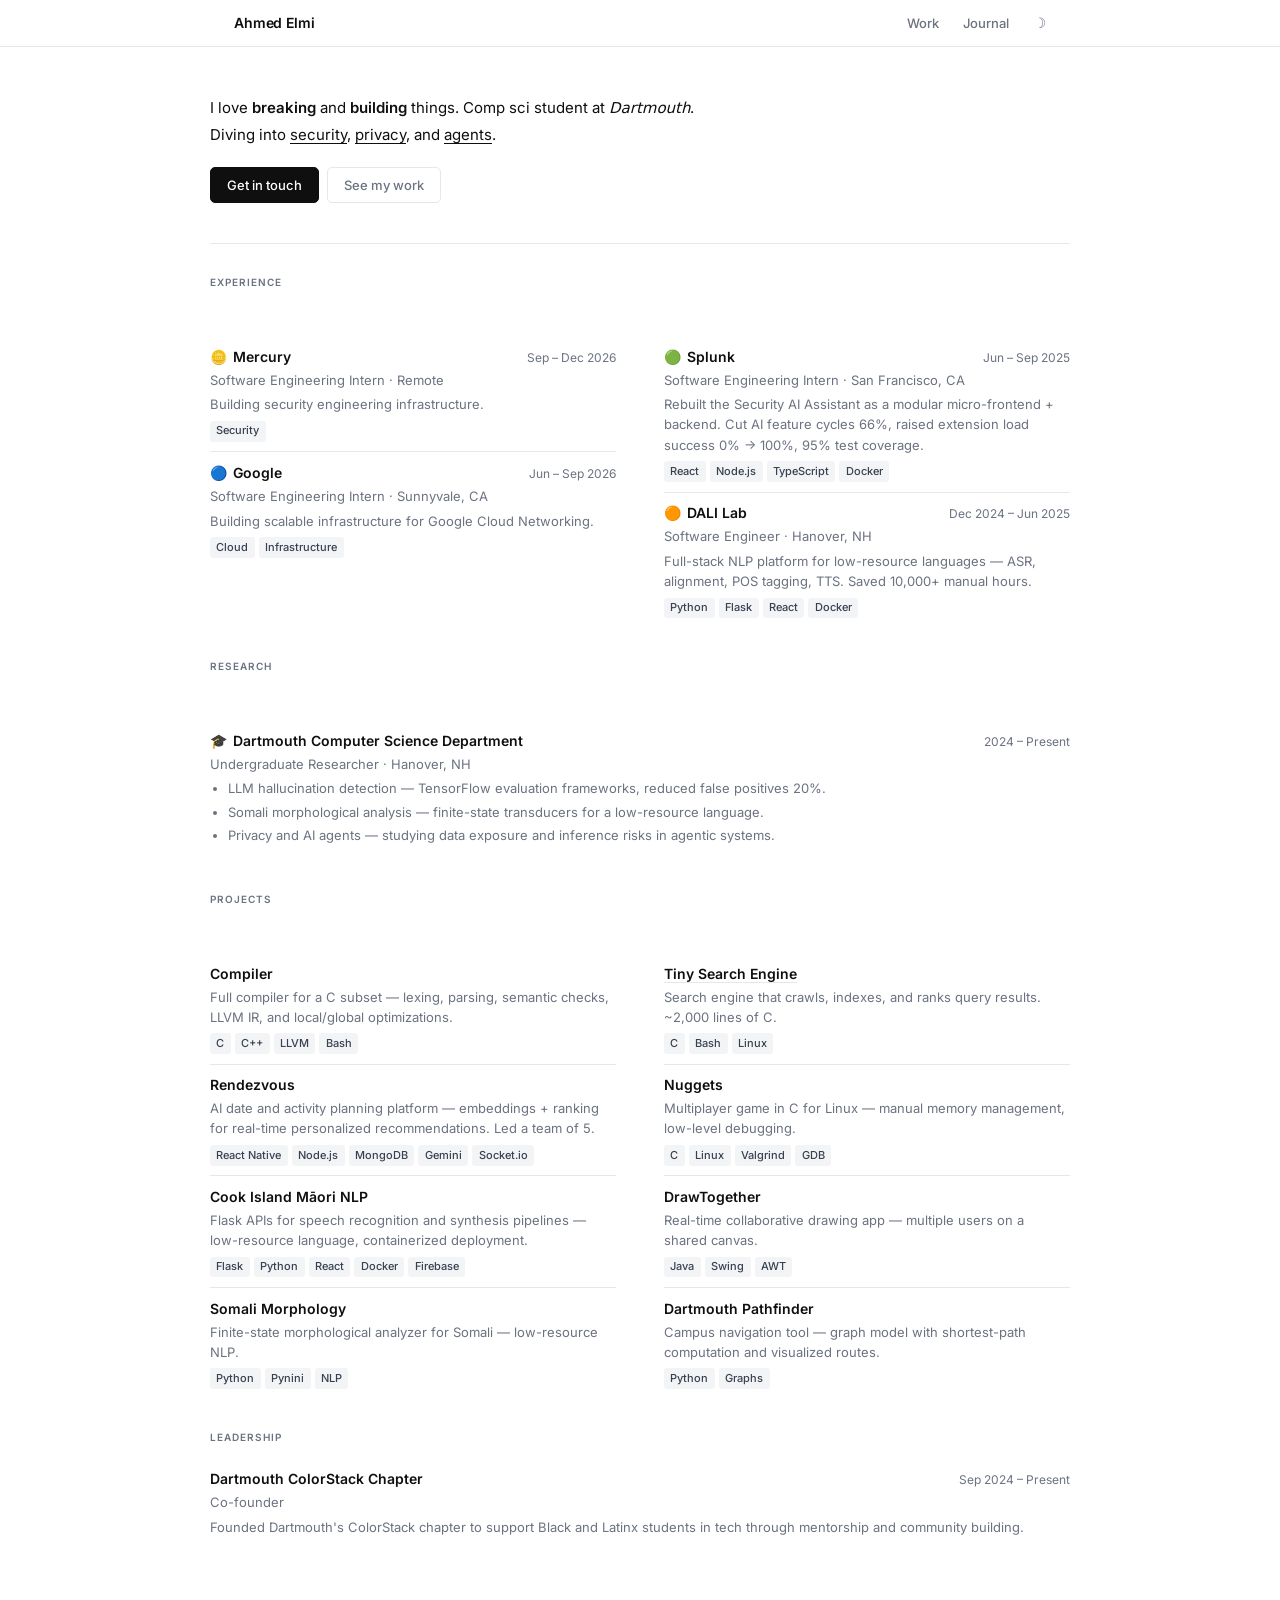
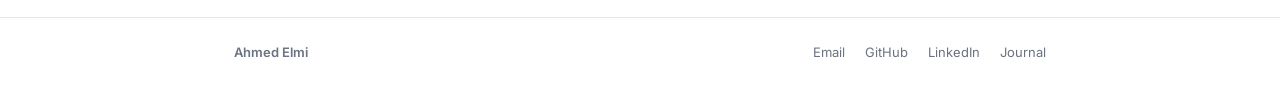
==== commit 1211adf9: "Restructure: logo icons, research section, dark mode - Add emoji logo badges next to company names i" ====
--- a/index.html
+++ b/index.html
@@ -18,6 +18,9 @@
       <nav class="site-nav">
         <a href="#work">Work</a>
         <a href="journal.html">Journal</a>
+        <button id="themeToggle" class="theme-toggle" aria-label="Toggle dark mode">
+          <span class="theme-icon"></span>
+        </button>
       </nav>
     </div>
   </header>
@@ -27,7 +30,7 @@
     <section class="hero container">
       <p class="hero-line">
         I love <span class="hero-accent">breaking</span> and <span class="hero-accent">building</span> things.
-        CS student at <em>Dartmouth</em>. Diving into
+        Comp sci student at <em>Dartmouth</em>. Diving into
         <span class="hero-underline">security</span>,
         <span class="hero-underline">privacy</span>, and
         <span class="hero-underline">agents</span>.
@@ -40,53 +43,9 @@
 
     <section id="work" class="work container">
 
-      <!-- Education + Skills -->
+      <!-- Experience -->
       <div class="work-cols">
 
-        <div class="work-col">
-          <h2 class="col-heading">Education</h2>
-          <div class="entry">
-            <div class="entry-meta">
-              <span class="entry-title">Dartmouth College</span>
-              <span class="entry-date">2023 – 2027</span>
-            </div>
-            <p class="entry-role">B.A. Computer Science &amp; Economics · GPA 3.8</p>
-            <p class="entry-desc">Davis Scholar · UGAR Research Funding Recipient</p>
-            <p class="entry-desc">Data Structures, Software Design, Deep Learning, OS, Compilers, ML, Full Stack</p>
-          </div>
-        </div>
-
-        <div class="work-col">
-          <h2 class="col-heading">Skills</h2>
-          <div class="entry">
-            <p class="entry-role">Languages</p>
-            <div class="tags" style="margin-bottom:0.5rem;">
-              <span class="tag">Python</span><span class="tag">Java</span>
-              <span class="tag">C/C++</span><span class="tag">JavaScript</span>
-              <span class="tag">Bash</span><span class="tag">HTML/CSS</span>
-            </div>
-            <p class="entry-role">Frameworks &amp; Libraries</p>
-            <div class="tags" style="margin-bottom:0.5rem;">
-              <span class="tag">TensorFlow</span><span class="tag">PyTorch</span>
-              <span class="tag">CUDA</span><span class="tag">OpenCV</span>
-              <span class="tag">React</span><span class="tag">Node.js</span>
-              <span class="tag">Flask</span><span class="tag">Scikit-learn</span>
-            </div>
-            <p class="entry-role">Tools &amp; Infrastructure</p>
-            <div class="tags">
-              <span class="tag">Docker</span><span class="tag">Kubernetes</span>
-              <span class="tag">AWS</span><span class="tag">Linux</span>
-              <span class="tag">LLVM/Clang</span><span class="tag">PostgreSQL</span>
-              <span class="tag">MongoDB</span><span class="tag">Git</span>
-            </div>
-          </div>
-        </div>
-
-      </div>
-
-      <!-- Experience -->
-      <div class="work-cols section-gap">
-
         <div class="work-col full-width">
           <h2 class="col-heading">Experience</h2>
         </div>
@@ -95,7 +54,7 @@
 
           <div class="entry">
             <div class="entry-meta">
-              <span class="entry-title">Mercury</span>
+              <span class="entry-title"><span class="entry-logo">🪙</span>Mercury</span>
               <span class="entry-date">Sep – Dec 2026</span>
             </div>
             <p class="entry-role">Software Engineering Intern · Remote</p>
@@ -105,7 +64,7 @@
 
           <div class="entry">
             <div class="entry-meta">
-              <span class="entry-title">Google</span>
+              <span class="entry-title"><span class="entry-logo">🔵</span>Google</span>
               <span class="entry-date">Jun – Sep 2026</span>
             </div>
             <p class="entry-role">Software Engineering Intern · Sunnyvale, CA</p>
@@ -113,9 +72,13 @@
             <div class="tags"><span class="tag">Cloud</span><span class="tag">Infrastructure</span></div>
           </div>
 
-          <div class="entry">
-            <div class="entry-meta">
-              <span class="entry-title">Splunk</span>
+        </div>
+
+        <div class="work-col">
+
+          <div class="entry">
+            <div class="entry-meta">
+              <span class="entry-title"><span class="entry-logo">🟢</span>Splunk</span>
               <span class="entry-date">Jun – Sep 2025</span>
             </div>
             <p class="entry-role">Software Engineering Intern · San Francisco, CA</p>
@@ -126,55 +89,47 @@
             <div class="tags">
               <span class="tag">React</span><span class="tag">Node.js</span>
               <span class="tag">TypeScript</span><span class="tag">Docker</span>
-              <span class="tag">Module Federation</span>
-            </div>
-          </div>
-
-        </div>
-
-        <div class="work-col">
-
-          <div class="entry">
-            <div class="entry-meta">
-              <span class="entry-title">DALI Lab</span>
+            </div>
+          </div>
+
+          <div class="entry">
+            <div class="entry-meta">
+              <span class="entry-title"><span class="entry-logo">🟠</span>DALI Lab</span>
               <span class="entry-date">Dec 2024 – Jun 2025</span>
             </div>
             <p class="entry-role">Software Engineer · Hanover, NH</p>
-            <p class="entry-desc">
-              Full-stack NLP platform for ASR, forced alignment, POS tagging, and TTS for low-resource languages. Saved 10,000+ manual hours.
-            </p>
+            <p class="entry-desc">Full-stack NLP platform for low-resource languages — ASR, alignment, POS tagging, TTS. Saved 10,000+ manual hours.</p>
             <div class="tags">
               <span class="tag">Python</span><span class="tag">Flask</span>
-              <span class="tag">React</span><span class="tag">Docker</span><span class="tag">NLP</span>
-            </div>
-          </div>
-
-          <div class="entry">
-            <div class="entry-meta">
-              <span class="entry-title">Google GSWEP</span>
-              <span class="entry-date">Oct – Dec 2024</span>
-            </div>
-            <p class="entry-role">Software Engineering Fellow · New York, NY</p>
-            <p class="entry-desc">Selected 1 of 80 from 350+ applicants for 10-week technical mentorship.</p>
-            <div class="tags"><span class="tag">Algorithms</span><span class="tag">Google</span></div>
-          </div>
-
-          <div class="entry">
-            <div class="entry-meta">
-              <span class="entry-title">Dartmouth LISP Lab</span>
-              <span class="entry-date">Jun – Oct 2024</span>
-            </div>
-            <p class="entry-role">ML Research Intern · Hanover, NH</p>
-            <p class="entry-desc">
-              TensorFlow evaluation frameworks for LLM hallucination detection — reduced false positives 20%, hallucinations 15%. Optimized BERT NSP accuracy 15%.
-            </p>
-            <div class="tags">
-              <span class="tag">TensorFlow</span><span class="tag">BERT</span>
-              <span class="tag">LLMs</span><span class="tag">Python</span>
-            </div>
-          </div>
-
-        </div>
+              <span class="tag">React</span><span class="tag">Docker</span>
+            </div>
+          </div>
+
+        </div>
+      </div>
+
+      <!-- Research -->
+      <div class="work-cols section-gap">
+
+        <div class="work-col full-width">
+          <h2 class="col-heading">Research</h2>
+        </div>
+
+        <div class="work-col full-width">
+          <div class="entry">
+            <div class="entry-meta">
+              <span class="entry-title"><span class="entry-logo">🎓</span>Dartmouth Computer Science Department</span>
+              <span class="entry-date">2024 – Present</span>
+            </div>
+            <p class="entry-role">Undergraduate Researcher · Hanover, NH</p>
+            <ul class="research-list">
+              <li>LLM hallucination detection — TensorFlow evaluation frameworks, reduced false positives 20%.</li>
+              <li>Somali morphological analysis — finite-state transducers for a low-resource language.</li>
+              <li>Privacy and AI agents — studying data exposure and inference risks in agentic systems.</li>
+            </ul>
+          </div>
+        </div>
+
       </div>
 
       <!-- Projects -->
@@ -294,5 +249,20 @@
     </div>
   </footer>
 
+  <script>
+    const toggle = document.getElementById('themeToggle');
+    const icon   = toggle.querySelector('.theme-icon');
+    const stored = localStorage.getItem('theme');
+    if (stored === 'dark') document.documentElement.classList.add('dark');
+    function updateIcon() {
+      icon.textContent = document.documentElement.classList.contains('dark') ? '☀' : '☽';
+    }
+    updateIcon();
+    toggle.addEventListener('click', () => {
+      document.documentElement.classList.toggle('dark');
+      localStorage.setItem('theme', document.documentElement.classList.contains('dark') ? 'dark' : 'light');
+      updateIcon();
+    });
+  </script>
 </body>
 </html>
--- a/styles.css
+++ b/styles.css
@@ -10,6 +10,15 @@
   --pad:      1.5rem;
 }
 
+html.dark {
+  --bg:       #111111;
+  --fg:       #efefef;
+  --muted:    #8b949e;
+  --border:   #2a2a2a;
+  --tag-bg:   #1e1e1e;
+  --tag-fg:   #c9d1d9;
+}
+
 /* ── Reset ───────────────────────────────────────────── */
 *, *::before, *::after { box-sizing: border-box; }
 
@@ -42,7 +51,7 @@
   top: 0;
   z-index: 10;
   border-bottom: 1px solid var(--border);
-  background: rgba(255,255,255,0.92);
+  background: color-mix(in srgb, var(--bg) 92%, transparent);
   backdrop-filter: blur(8px);
   -webkit-backdrop-filter: blur(8px);
 }
@@ -74,6 +83,18 @@
 }
 
 .site-nav a:hover { color: var(--fg); }
+
+.theme-toggle {
+  background: none;
+  border: none;
+  padding: 0;
+  font-size: 0.875rem;
+  color: var(--muted);
+  line-height: 1;
+  transition: color 0.15s;
+}
+
+.theme-toggle:hover { color: var(--fg); }
 
 /* ── Hero ────────────────────────────────────────────── */
 .hero {
@@ -182,6 +203,30 @@
 .entry-title {
   font-size: 0.875rem;
   font-weight: 600;
+  display: flex;
+  align-items: center;
+  gap: 0.4rem;
+}
+
+.entry-logo {
+  font-size: 0.875rem;
+  line-height: 1;
+  flex-shrink: 0;
+}
+
+.research-list {
+  margin: 0.25rem 0 0.4rem 0;
+  padding-left: 1.1rem;
+  list-style: disc;
+  display: flex;
+  flex-direction: column;
+  gap: 0.2rem;
+}
+
+.research-list li {
+  font-size: 0.8125rem;
+  color: var(--muted);
+  line-height: 1.55;
 }
 
 .entry-title a {
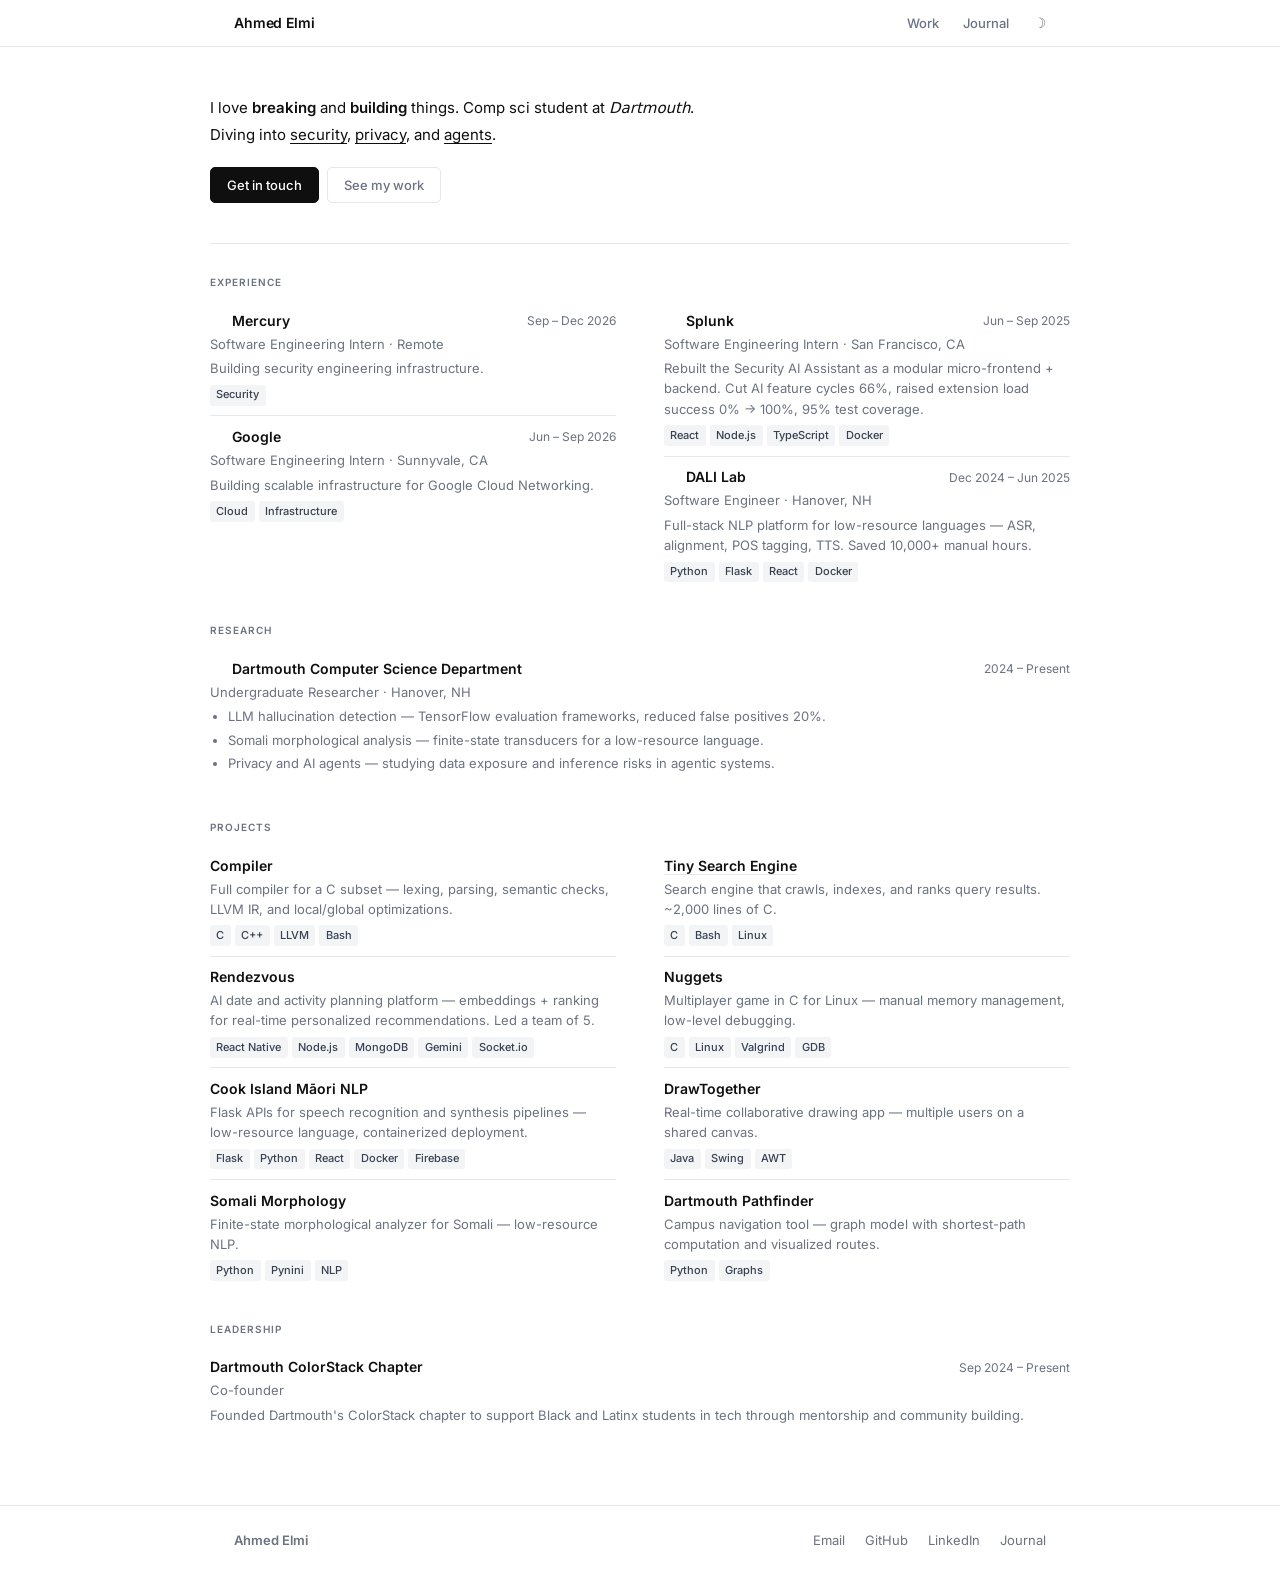
==== commit b2b1b366: "Fix spacing and swap emoji for real favicon logos - row-gap: 0 on grid so heading row doesn't add hu" ====
--- a/index.html
+++ b/index.html
@@ -54,7 +54,7 @@
 
           <div class="entry">
             <div class="entry-meta">
-              <span class="entry-title"><span class="entry-logo">🪙</span>Mercury</span>
+              <span class="entry-title"><img class="entry-logo" src="https://www.google.com/s2/favicons?domain=mercury.com&sz=32" alt="">Mercury</span>
               <span class="entry-date">Sep – Dec 2026</span>
             </div>
             <p class="entry-role">Software Engineering Intern · Remote</p>
@@ -64,7 +64,7 @@
 
           <div class="entry">
             <div class="entry-meta">
-              <span class="entry-title"><span class="entry-logo">🔵</span>Google</span>
+              <span class="entry-title"><img class="entry-logo" src="https://www.google.com/s2/favicons?domain=google.com&sz=32" alt="">Google</span>
               <span class="entry-date">Jun – Sep 2026</span>
             </div>
             <p class="entry-role">Software Engineering Intern · Sunnyvale, CA</p>
@@ -78,7 +78,7 @@
 
           <div class="entry">
             <div class="entry-meta">
-              <span class="entry-title"><span class="entry-logo">🟢</span>Splunk</span>
+              <span class="entry-title"><img class="entry-logo" src="https://www.google.com/s2/favicons?domain=splunk.com&sz=32" alt="">Splunk</span>
               <span class="entry-date">Jun – Sep 2025</span>
             </div>
             <p class="entry-role">Software Engineering Intern · San Francisco, CA</p>
@@ -94,7 +94,7 @@
 
           <div class="entry">
             <div class="entry-meta">
-              <span class="entry-title"><span class="entry-logo">🟠</span>DALI Lab</span>
+              <span class="entry-title"><img class="entry-logo" src="https://www.google.com/s2/favicons?domain=dali.dartmouth.edu&sz=32" alt="">DALI Lab</span>
               <span class="entry-date">Dec 2024 – Jun 2025</span>
             </div>
             <p class="entry-role">Software Engineer · Hanover, NH</p>
@@ -118,7 +118,7 @@
         <div class="work-col full-width">
           <div class="entry">
             <div class="entry-meta">
-              <span class="entry-title"><span class="entry-logo">🎓</span>Dartmouth Computer Science Department</span>
+              <span class="entry-title"><img class="entry-logo" src="https://www.google.com/s2/favicons?domain=dartmouth.edu&sz=32" alt="">Dartmouth Computer Science Department</span>
               <span class="entry-date">2024 – Present</span>
             </div>
             <p class="entry-role">Undergraduate Researcher · Hanover, NH</p>
--- a/styles.css
+++ b/styles.css
@@ -168,7 +168,8 @@
 .work-cols {
   display: grid;
   grid-template-columns: 1fr 1fr;
-  gap: 2rem 3rem;
+  column-gap: 3rem;
+  row-gap: 0;
 }
 
 .work-cols.section-gap { margin-top: 2rem; }
@@ -181,7 +182,7 @@
   letter-spacing: 0.1em;
   text-transform: uppercase;
   color: var(--muted);
-  margin-bottom: 1rem;
+  margin-bottom: 0.75rem;
 }
 
 /* ── Entry row (flat, no card) ───────────────────────── */
@@ -194,7 +195,7 @@
 
 .entry-meta {
   display: flex;
-  align-items: baseline;
+  align-items: center;
   justify-content: space-between;
   gap: 0.5rem;
   margin-bottom: 0.1rem;
@@ -209,9 +210,12 @@
 }
 
 .entry-logo {
-  font-size: 0.875rem;
-  line-height: 1;
+  width: 16px;
+  height: 16px;
+  border-radius: 4px;
   flex-shrink: 0;
+  object-fit: contain;
+  display: inline-block;
 }
 
 .research-list {
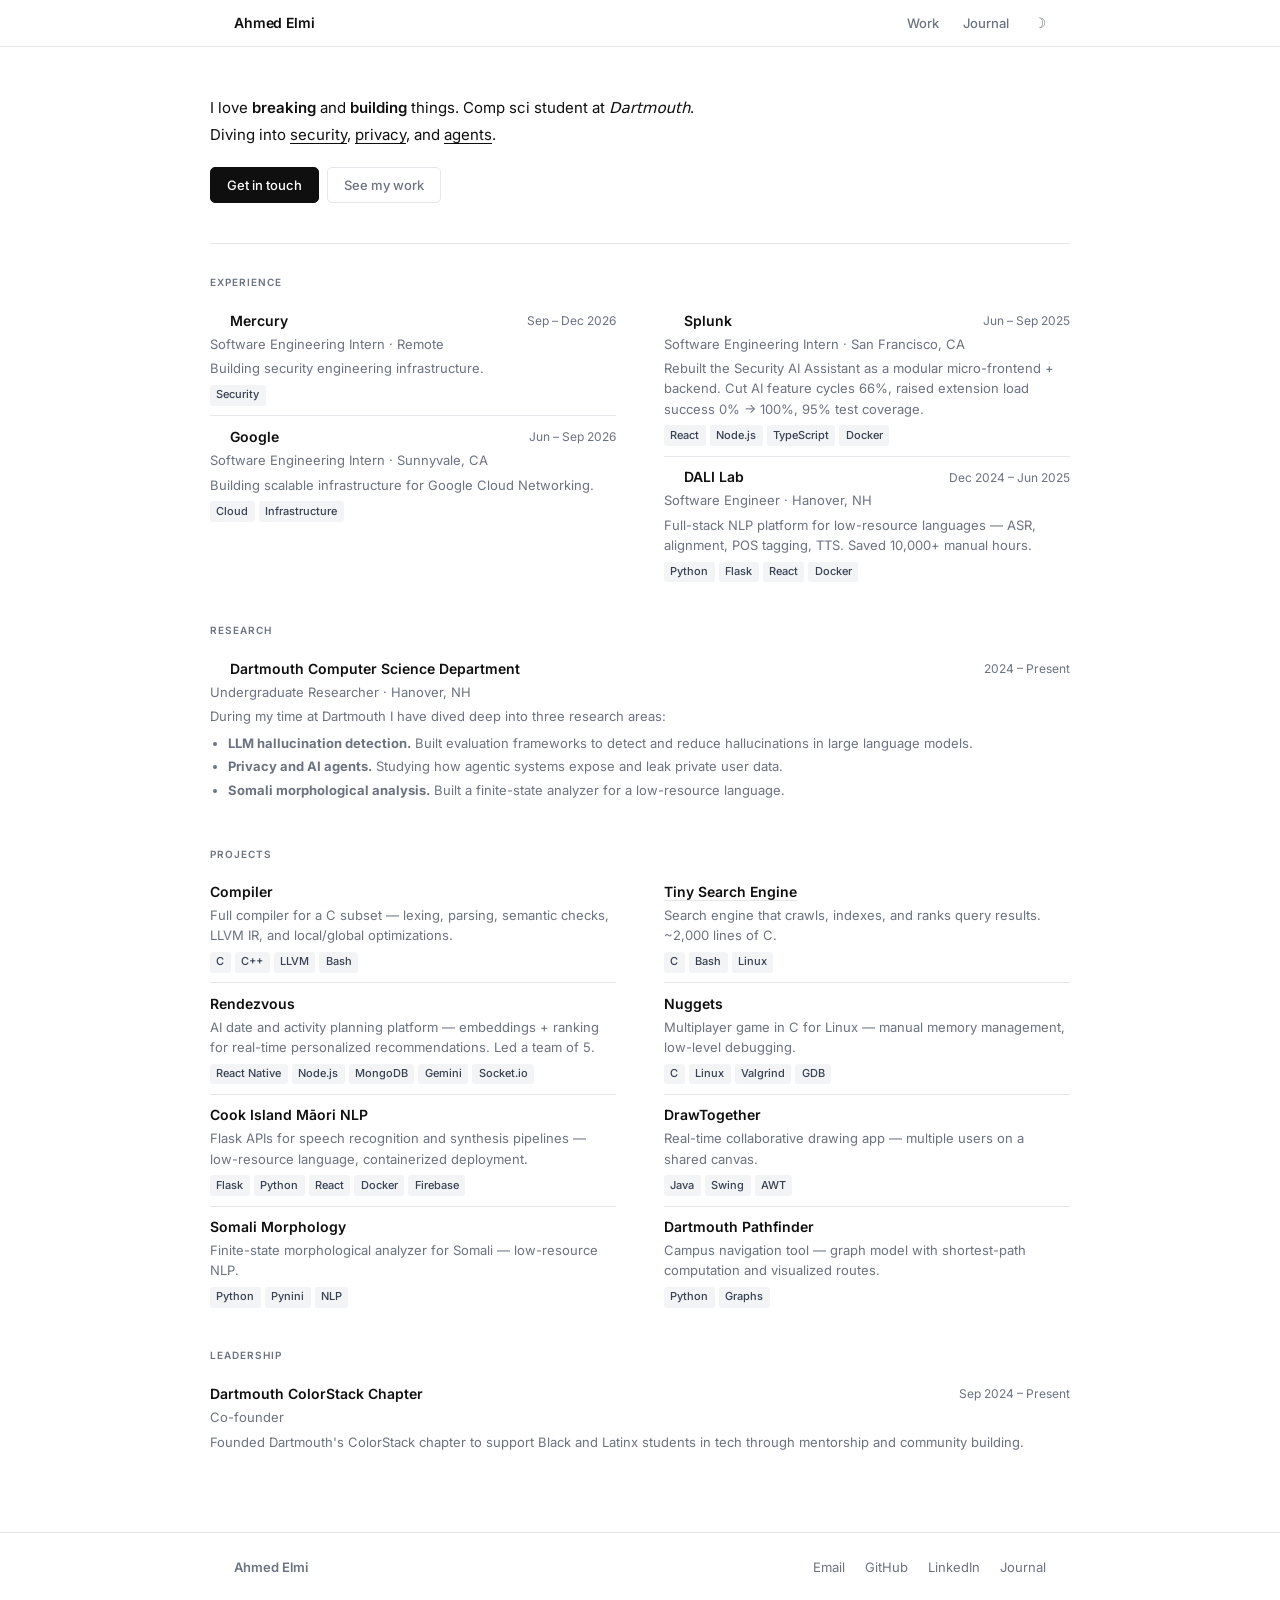
==== commit 81785d9f: "Fix logo size and rewrite research section - Logo 16px -> 14px, display:block for clean rendering - " ====
--- a/index.html
+++ b/index.html
@@ -122,10 +122,11 @@
               <span class="entry-date">2024 – Present</span>
             </div>
             <p class="entry-role">Undergraduate Researcher · Hanover, NH</p>
+            <p class="entry-desc">During my time at Dartmouth I have dived deep into three research areas:</p>
             <ul class="research-list">
-              <li>LLM hallucination detection — TensorFlow evaluation frameworks, reduced false positives 20%.</li>
-              <li>Somali morphological analysis — finite-state transducers for a low-resource language.</li>
-              <li>Privacy and AI agents — studying data exposure and inference risks in agentic systems.</li>
+              <li><strong>LLM hallucination detection.</strong> Built evaluation frameworks to detect and reduce hallucinations in large language models.</li>
+              <li><strong>Privacy and AI agents.</strong> Studying how agentic systems expose and leak private user data.</li>
+              <li><strong>Somali morphological analysis.</strong> Built a finite-state analyzer for a low-resource language.</li>
             </ul>
           </div>
         </div>
--- a/styles.css
+++ b/styles.css
@@ -210,12 +210,12 @@
 }
 
 .entry-logo {
-  width: 16px;
-  height: 16px;
-  border-radius: 4px;
+  width: 14px;
+  height: 14px;
+  border-radius: 3px;
   flex-shrink: 0;
   object-fit: contain;
-  display: inline-block;
+  display: block;
 }
 
 .research-list {
